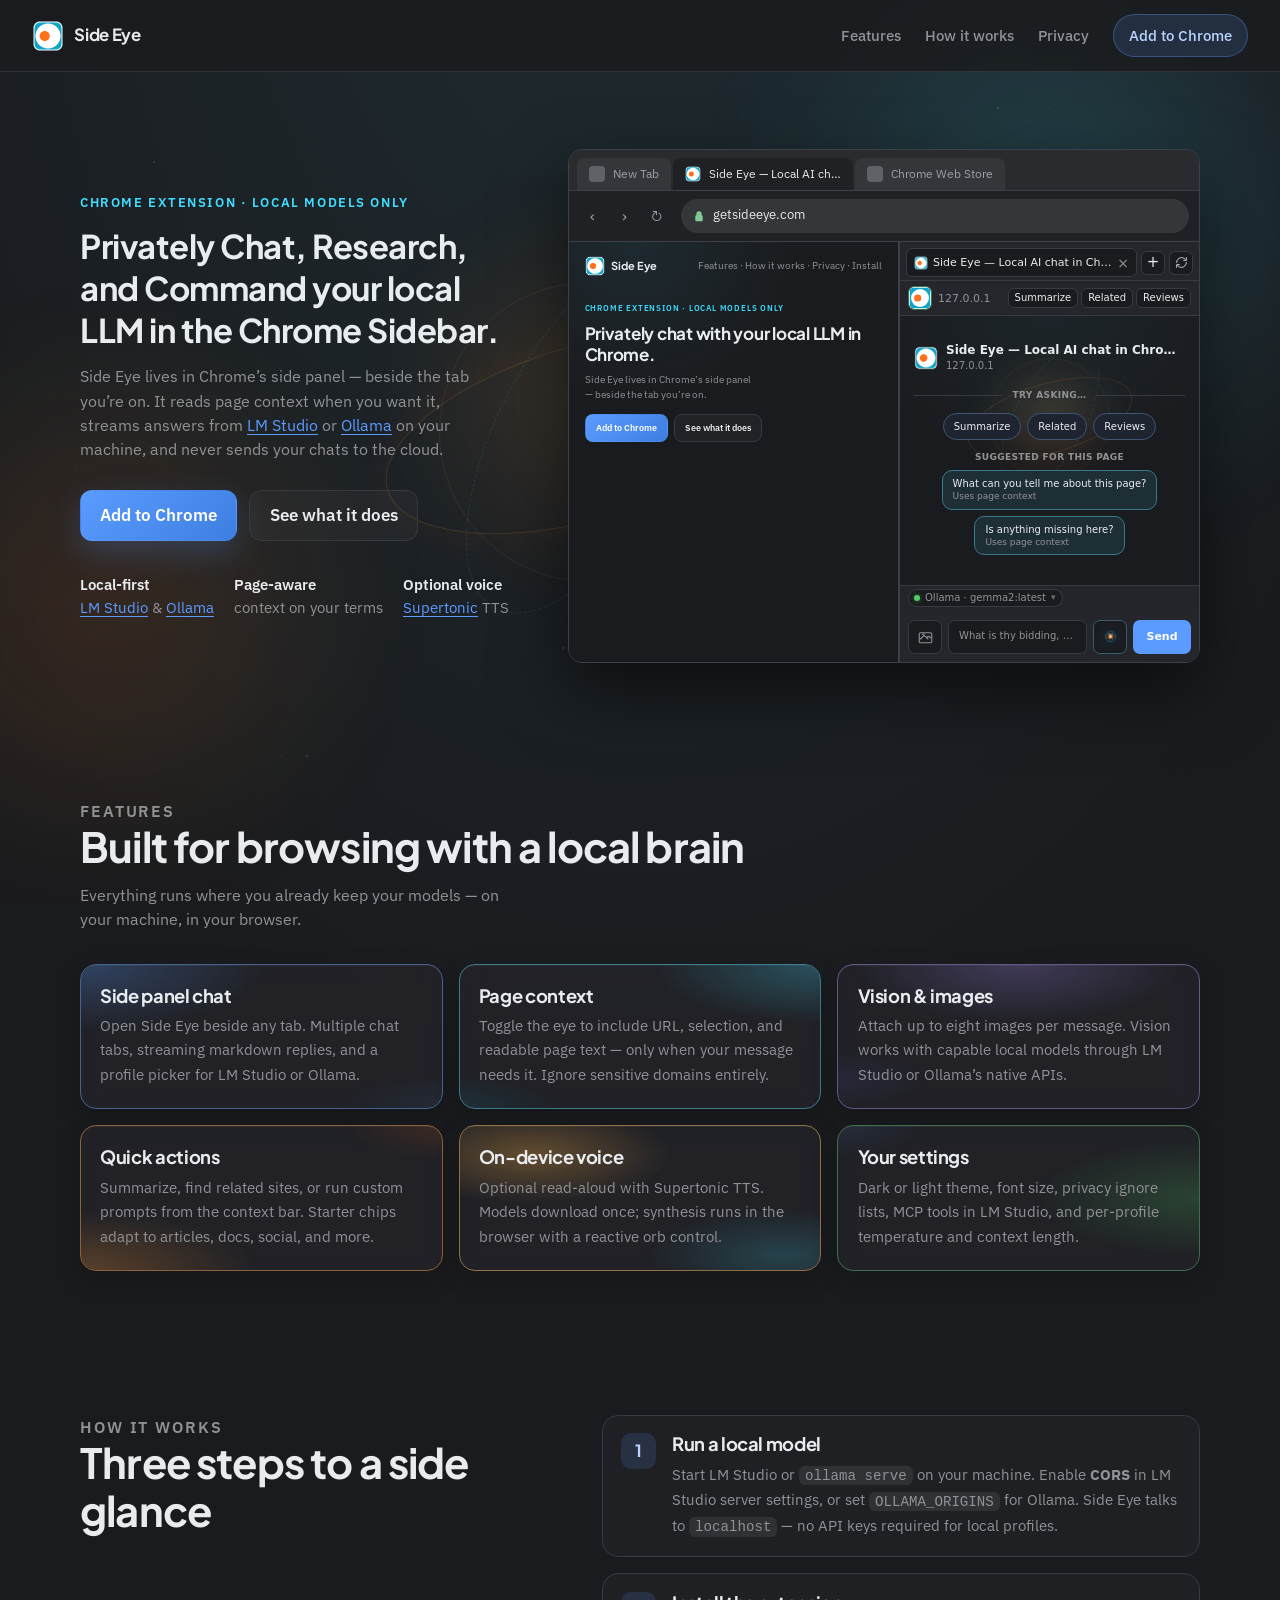
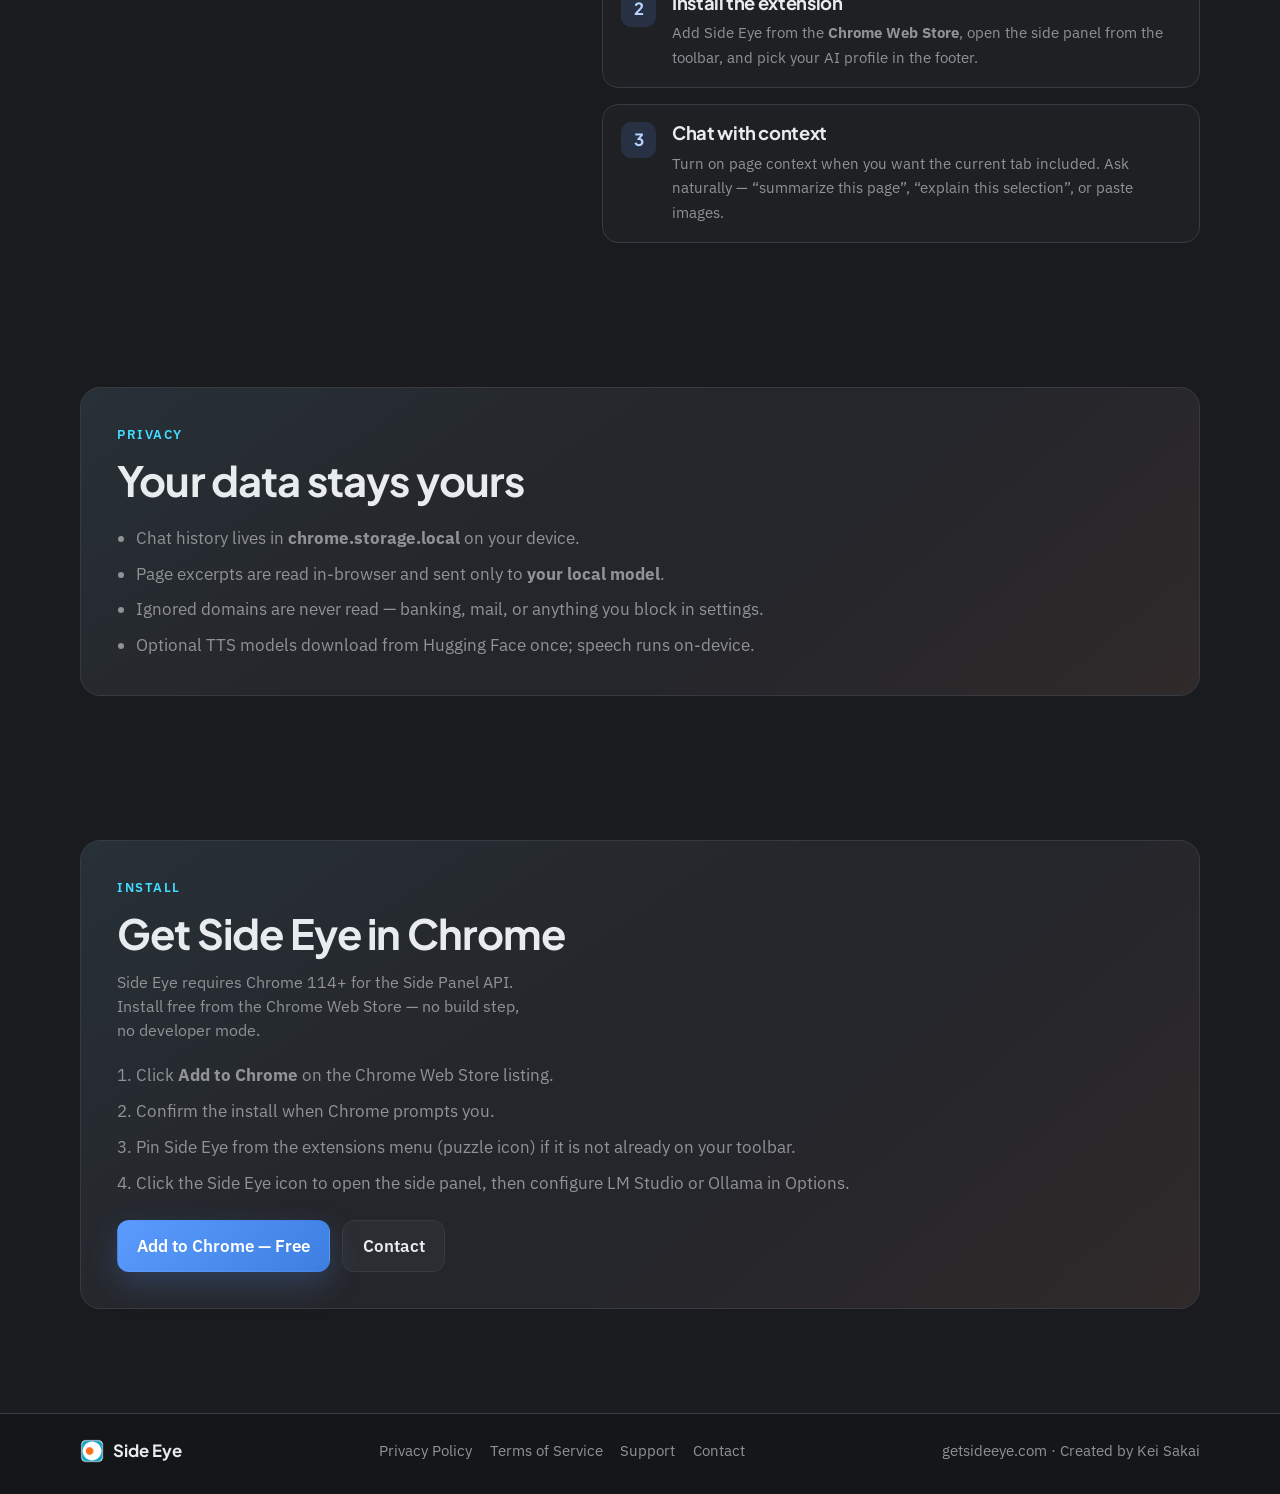
==== index.html @ 6ca25aaa "Initial commit: Side Eye marketing site. Co-authored-by: Cursor <cursoragent@cursor.com>" ====
<!DOCTYPE html>
<html lang="en">
  <head>
    <meta charset="utf-8" />
    <meta name="viewport" content="width=device-width, initial-scale=1" />
    <title>Side Eye — Local AI chat in Chrome’s side panel</title>
    <meta
      name="description"
      content="Side Eye is a Chrome extension for local-first AI chat. Read the page you’re on, stream replies from LM Studio or Ollama, and keep everything on your machine."
    />
    <link rel="canonical" href="https://getsideeye.com/" />
    <meta property="og:type" content="website" />
    <meta property="og:url" content="https://getsideeye.com/" />
    <meta property="og:title" content="Side Eye — Local AI in your side panel" />
    <meta
      property="og:description"
      content="Chat with local models beside the tab you’re browsing. Page context, streaming replies, optional on-device voice."
    />
    <meta property="og:image" content="https://getsideeye.com/assets/og-image.png" />
    <meta name="twitter:card" content="summary_large_image" />
    <meta name="theme-color" content="#1a1b1e" />
    <link rel="icon" href="/assets/icon128.png" type="image/png" />
    <link rel="apple-touch-icon" href="/assets/icon512.png" />
    <link rel="preconnect" href="https://fonts.googleapis.com" />
    <link rel="preconnect" href="https://fonts.gstatic.com" crossorigin />
    <link
      href="https://fonts.googleapis.com/css2?family=IBM+Plex+Sans:ital,wght@0,400;0,500;0,600;1,400&family=Plus+Jakarta+Sans:wght@600;700&display=swap"
      rel="stylesheet"
    />
    <link rel="stylesheet" href="/styles.css" />
  </head>
  <body>
    <a class="skip-link" href="#main">Skip to content</a>

    <div class="ambient" aria-hidden="true">
      <div class="ambient__glow ambient__glow--cyan"></div>
      <div class="ambient__glow ambient__glow--amber"></div>
      <div class="ambient__glow ambient__glow--core"></div>
      <span class="ambient__orbit ambient__orbit--a"></span>
      <span class="ambient__orbit ambient__orbit--b"></span>
      <span class="ambient__orbit ambient__orbit--c"></span>
      <div class="ambient__stars"></div>
    </div>

    <header class="site-header">
      <a class="brand" href="/">
        <img class="brand__icon" src="/assets/icon128.png" width="32" height="32" alt="" />
        <span class="brand__name">Side Eye</span>
      </a>
      <nav class="site-nav" aria-label="Primary">
        <a href="#features">Features</a>
        <a href="#how-it-works">How it works</a>
        <a href="#privacy">Privacy</a>
        <a class="site-nav__cta" href="#install" data-store-link>Add to Chrome</a>
      </nav>
    </header>

    <main id="main">
      <section class="hero">
        <div class="hero__copy">
          <p class="eyebrow">Chrome extension · Local models only</p>
          <h1>Privately Chat, Research, and Command your local LLM in the Chrome Sidebar.</h1>
          <p class="hero__lede">
            Side Eye lives in Chrome’s side panel — beside the tab you’re on. It reads page context when you want it,
            streams answers from <a href="https://lmstudio.ai/" target="_blank" rel="noopener noreferrer">LM Studio</a> or <a href="https://ollama.com/" target="_blank" rel="noopener noreferrer">Ollama</a> on your machine, and never sends your chats to the cloud.
          </p>
          <div class="hero__actions">
            <a class="btn btn--primary" href="#install" data-store-link>Add to Chrome</a>
            <a class="btn btn--ghost" href="#features">See what it does</a>
          </div>
          <ul class="hero__stats" aria-label="Highlights">
            <li><strong>Local-first</strong> <a href="https://lmstudio.ai/" target="_blank" rel="noopener noreferrer">LM Studio</a> &amp; <a href="https://ollama.com/" target="_blank" rel="noopener noreferrer">Ollama</a></li>
            <li><strong>Page-aware</strong> context on your terms</li>
            <li><strong>Optional voice</strong> <a href="https://supertonictts.com/" target="_blank" rel="noopener noreferrer">Supertonic</a> TTS</li>
          </ul>
        </div>

        <div class="hero__visual" aria-hidden="true">
          <div class="chrome-mock">
            <div class="chrome-mock__tabs">
              <div class="chrome-mock__tab">
                <span class="chrome-mock__tab-favicon chrome-mock__tab-favicon--muted"></span>
                <span class="chrome-mock__tab-label">New Tab</span>
              </div>
              <div class="chrome-mock__tab chrome-mock__tab--active">
                <img class="chrome-mock__tab-favicon" src="/assets/icon128.png" width="16" height="16" alt="" />
                <span class="chrome-mock__tab-label">Side Eye — Local AI chat in Chrome’s side panel</span>
              </div>
              <div class="chrome-mock__tab">
                <span class="chrome-mock__tab-favicon chrome-mock__tab-favicon--muted"></span>
                <span class="chrome-mock__tab-label">Chrome Web Store</span>
              </div>
            </div>

            <div class="chrome-mock__toolbar">
              <div class="chrome-mock__nav">
                <span class="chrome-mock__nav-btn" aria-hidden="true">‹</span>
                <span class="chrome-mock__nav-btn" aria-hidden="true">›</span>
                <span class="chrome-mock__nav-btn chrome-mock__nav-btn--reload" aria-hidden="true">↻</span>
              </div>
              <div class="chrome-mock__omnibox">
                <span class="chrome-mock__lock" aria-hidden="true">
                  <svg viewBox="0 0 16 16" width="12" height="12"><path fill="currentColor" d="M4.5 7V5a3.5 3.5 0 0 1 7 0v2h.5A1.5 1.5 0 0 1 13 8.5v5A1.5 1.5 0 0 1 11.5 15h-7A1.5 1.5 0 0 1 3 13.5v-5A1.5 1.5 0 0 1 4.5 7Zm2 0V5a2 2 0 1 1 4 0v2H6.5Z"/></svg>
                </span>
                <span class="chrome-mock__url">getsideeye.com</span>
              </div>
            </div>

            <div class="chrome-mock__viewport">
              <div class="chrome-mock__page">
                <div class="chrome-mock__page-header">
                  <span class="chrome-mock__page-brand">
                    <img src="/assets/icon128.png" width="20" height="20" alt="" />
                    Side Eye
                  </span>
                  <span class="chrome-mock__page-nav">Features · How it works · Privacy · Install</span>
                </div>
                <div class="chrome-mock__page-hero">
                  <p class="chrome-mock__page-eyebrow">Chrome extension · Local models only</p>
                  <p class="chrome-mock__page-title">Privately chat with your local LLM in Chrome.</p>
                  <p class="chrome-mock__page-lede">
                    Side Eye lives in Chrome’s side panel — beside the tab you’re on.
                  </p>
                  <div class="chrome-mock__page-actions">
                    <span class="chrome-mock__page-btn chrome-mock__page-btn--primary">Add to Chrome</span>
                    <span class="chrome-mock__page-btn">See what it does</span>
                  </div>
                </div>
              </div>

              <aside class="se-panel">
                <div class="se-app">
                  <header class="se-header">
                    <div class="se-header-tabs">
                      <div class="se-tab-strip">
                        <div class="se-agent-tab se-agent-tab--active">
                          <img class="se-agent-tab-icon" src="/assets/icon128.png" width="16" height="16" alt="" />
                          <span class="se-agent-tab-title">Side Eye — Local AI chat in Chrome’s sid…</span>
                          <span class="se-agent-tab-close">×</span>
                        </div>
                      </div>
                      <span class="se-icon-btn se-tab-add-btn">+</span>
                    </div>
                    <span class="se-icon-btn se-refresh-btn" aria-hidden="true">
                      <svg viewBox="0 0 24 24" fill="none" stroke="currentColor" stroke-width="1.75" stroke-linecap="round" stroke-linejoin="round">
                        <path d="M3 12a9 9 0 0 1 9-9 9.75 9.75 0 0 1 6.74 2.74" />
                        <path d="M21 3v5h-5" />
                        <path d="M21 12a9 9 0 0 1-9 9 9.75 9.75 0 0 1-6.74-2.74" />
                        <path d="M3 21v-5h5" />
                      </svg>
                    </span>
                  </header>

                  <div class="se-context-bar">
                    <div class="se-context-bar-left">
                      <span class="se-context-icon-btn se-context-icon-btn--on">
                        <svg viewBox="0 0 32 32" aria-hidden="true">
                          <rect width="32" height="32" rx="7" fill="#fff" />
                          <rect x="1.15" y="1.15" width="29.7" height="29.7" rx="5.85" fill="#0ea5c9" />
                          <circle cx="16" cy="16" r="13" fill="#fff" />
                          <circle cx="12.6" cy="16" r="5.2" fill="#ff6f1a" />
                        </svg>
                      </span>
                      <span class="se-context-label">127.0.0.1</span>
                    </div>
                    <div class="se-quick-actions">
                      <span class="se-quick-action-btn">Summarize</span>
                      <span class="se-quick-action-btn">Related</span>
                      <span class="se-quick-action-btn">Reviews</span>
                    </div>
                  </div>

                  <div class="se-messages-wrap se-messages-wrap--empty">
                    <div class="se-messages-ambient" aria-hidden="true">
                      <span class="se-ambient-glow se-ambient-glow--core"></span>
                      <span class="se-ambient-glow se-ambient-glow--cyan"></span>
                      <span class="se-ambient-orbit se-ambient-orbit--a"></span>
                      <span class="se-ambient-orbit se-ambient-orbit--b"></span>
                      <span class="se-ambient-orbit se-ambient-orbit--c"></span>
                      <span class="se-ambient-stars"></span>
                    </div>
                    <div class="se-messages">
                      <div class="se-empty-state">
                        <div class="se-empty-state-header">
                          <img class="se-empty-state-favicon" src="/assets/icon128.png" width="28" height="28" alt="" />
                          <div class="se-empty-state-header-text">
                            <div class="se-empty-state-title">Side Eye — Local AI chat in Chrome’s side panel</div>
                            <div class="se-empty-state-host">127.0.0.1</div>
                          </div>
                        </div>
                        <div class="se-empty-state-divider">Try asking…</div>
                        <div class="se-suggestion-chips">
                          <span class="se-suggestion-chip"><span class="se-suggestion-chip-label">Summarize</span></span>
                          <span class="se-suggestion-chip"><span class="se-suggestion-chip-label">Related</span></span>
                          <span class="se-suggestion-chip"><span class="se-suggestion-chip-label">Reviews</span></span>
                        </div>
                        <div class="se-empty-state-section">
                          <p class="se-empty-state-section-label">Suggested for this page</p>
                          <div class="se-suggestion-chips">
                            <span class="se-suggestion-chip se-suggestion-chip--highlight">
                              <span class="se-suggestion-chip-label">What can you tell me about this page?</span>
                              <span class="se-suggestion-chip-preview">Uses page context</span>
                            </span>
                            <span class="se-suggestion-chip se-suggestion-chip--highlight">
                              <span class="se-suggestion-chip-label">Is anything missing here?</span>
                              <span class="se-suggestion-chip-preview">Uses page context</span>
                            </span>
                          </div>
                        </div>
                      </div>
                    </div>
                  </div>

                  <div class="se-bottom-panel">
                    <div class="se-profile-bar">
                      <span class="se-profile-picker-btn">
                        <span class="se-profile-picker-dot se-profile-picker-dot--ollama"></span>
                        <span class="se-profile-picker-label">Ollama · gemma2:latest</span>
                        <span class="se-profile-picker-chevron">▾</span>
                      </span>
                    </div>
                    <footer class="se-composer">
                      <div class="se-composer-row">
                        <span class="se-composer-icon-btn" aria-hidden="true">
                          <svg viewBox="0 0 24 24">
                            <path d="M4 16l4.586-4.586a2 2 0 0 1 2.828 0L16 16m-2-2l1.586-1.586a2 2 0 0 1 2.828 0L20 14M4 6h16a2 2 0 0 1 2 2v12a2 2 0 0 1-2 2H4a2 2 0 0 1-2-2V8a2 2 0 0 1 2-2z" fill="none" stroke="currentColor" stroke-width="1.75" stroke-linecap="round" stroke-linejoin="round" />
                            <circle cx="8.5" cy="8.5" r="1.75" fill="currentColor" stroke="none" />
                          </svg>
                        </span>
                        <span class="se-prompt-input">What is thy bidding, my Master</span>
                        <span class="se-composer-icon-btn se-voice-btn" aria-hidden="true">
                          <svg class="se-jarvis-orb" viewBox="0 0 32 32">
                            <defs>
                              <radialGradient id="mock-jarvis-core-grad" cx="50%" cy="50%" r="50%">
                                <stop offset="0%" stop-color="#fff8ef" />
                                <stop offset="40%" stop-color="#ffc46b" />
                                <stop offset="100%" stop-color="#ff6f1a" />
                              </radialGradient>
                              <radialGradient id="mock-jarvis-shell-grad" cx="50%" cy="50%" r="50%">
                                <stop offset="55%" stop-color="transparent" />
                                <stop offset="78%" stop-color="#3dd6ff33" />
                                <stop offset="100%" stop-color="transparent" />
                              </radialGradient>
                              <filter id="mock-jarvis-glow-filter" x="-80%" y="-80%" width="260%" height="260%">
                                <feGaussianBlur stdDeviation="1.4" />
                              </filter>
                            </defs>
                            <circle class="se-jarvis-shell" cx="16" cy="16" r="14.5" fill="url(#mock-jarvis-shell-grad)" />
                            <g class="se-jarvis-orbit se-jarvis-orbit-a">
                              <ellipse cx="16" cy="16" rx="11.5" ry="4.8" fill="none" stroke="#ff9a38" stroke-width="0.85" stroke-dasharray="2.5 4.5" opacity="0.9" />
                            </g>
                            <g class="se-jarvis-orbit se-jarvis-orbit-b">
                              <ellipse cx="16" cy="16" rx="5.2" ry="11.5" fill="none" stroke="#42dcff" stroke-width="0.75" stroke-dasharray="2 3.5" opacity="0.82" />
                            </g>
                            <g class="se-jarvis-orbit se-jarvis-orbit-c">
                              <circle cx="16" cy="16" r="8.2" fill="none" stroke="#ffd18a" stroke-width="0.55" stroke-dasharray="1.2 3.2" opacity="0.65" />
                            </g>
                            <g class="se-jarvis-arcs">
                              <path class="se-jarvis-arc se-jarvis-arc-a" d="M9.5 11.5 Q16 7.5 22.5 12.8" fill="none" stroke="#6cecff" stroke-width="0.95" stroke-linecap="round" />
                              <path class="se-jarvis-arc se-jarvis-arc-b" d="M8.8 18.2 Q16 23 23.2 17.4" fill="none" stroke="#ff8f3a" stroke-width="0.8" stroke-linecap="round" />
                              <path class="se-jarvis-arc se-jarvis-arc-c" d="M11 9.2 Q16 14.5 21 10.2" fill="none" stroke="#9ef6ff" stroke-width="0.65" stroke-linecap="round" opacity="0.75" />
                            </g>
                            <circle class="se-jarvis-core-glow" cx="16" cy="16" r="5.2" fill="#ffb347" filter="url(#mock-jarvis-glow-filter)" opacity="0.45" />
                            <circle class="se-jarvis-core" cx="16" cy="16" r="3.6" fill="url(#mock-jarvis-core-grad)" />
                          </svg>
                        </span>
                        <span class="se-send-btn">Send</span>
                      </div>
                    </footer>
                  </div>
                </div>
              </aside>
            </div>
          </div>
        </div>
      </section>

      <section id="features" class="section">
        <div class="section__intro">
          <p class="eyebrow">Features</p>
          <h2>Built for browsing with a local brain</h2>
          <p>Everything runs where you already keep your models — on your machine, in your browser.</p>
        </div>
        <div class="feature-grid">
          <article class="feature-card">
            <h3>Side panel chat</h3>
            <p>Open Side Eye beside any tab. Multiple chat tabs, streaming markdown replies, and a profile picker for LM Studio or Ollama.</p>
          </article>
          <article class="feature-card">
            <h3>Page context</h3>
            <p>Toggle the eye to include URL, selection, and readable page text — only when your message needs it. Ignore sensitive domains entirely.</p>
          </article>
          <article class="feature-card">
            <h3>Vision &amp; images</h3>
            <p>Attach up to eight images per message. Vision works with capable local models through LM Studio or Ollama’s native APIs.</p>
          </article>
          <article class="feature-card">
            <h3>Quick actions</h3>
            <p>Summarize, find related sites, or run custom prompts from the context bar. Starter chips adapt to articles, docs, social, and more.</p>
          </article>
          <article class="feature-card">
            <h3>On-device voice</h3>
            <p>Optional read-aloud with Supertonic TTS. Models download once; synthesis runs in the browser with a reactive orb control.</p>
          </article>
          <article class="feature-card">
            <h3>Your settings</h3>
            <p>Dark or light theme, font size, privacy ignore lists, MCP tools in LM Studio, and per-profile temperature and context length.</p>
          </article>
        </div>
      </section>

      <section id="how-it-works" class="section section--split">
        <div class="section__intro">
          <p class="eyebrow">How it works</p>
          <h2>Three steps to a side glance</h2>
        </div>
        <ol class="steps">
          <li class="step">
            <span class="step__index">1</span>
            <div>
              <h3>Run a local model</h3>
              <p>Start LM Studio or <code>ollama serve</code> on your machine. Enable <strong>CORS</strong> in LM Studio server settings, or set <code>OLLAMA_ORIGINS</code> for Ollama. Side Eye talks to <code>localhost</code> — no API keys required for local profiles.</p>
            </div>
          </li>
          <li class="step">
            <span class="step__index">2</span>
            <div>
              <h3>Install the extension</h3>
              <p>Add Side Eye from the <strong>Chrome Web Store</strong>, open the side panel from the toolbar, and pick your AI profile in the footer.</p>
            </div>
          </li>
          <li class="step">
            <span class="step__index">3</span>
            <div>
              <h3>Chat with context</h3>
              <p>Turn on page context when you want the current tab included. Ask naturally — “summarize this page”, “explain this selection”, or paste images.</p>
            </div>
          </li>
        </ol>
      </section>

      <section id="privacy" class="section section--privacy">
        <div class="privacy-card">
          <p class="eyebrow">Privacy</p>
          <h2>Your data stays yours</h2>
          <ul class="privacy-list">
            <li>Chat history lives in <strong>chrome.storage.local</strong> on your device.</li>
            <li>Page excerpts are read in-browser and sent only to <strong>your local model</strong>.</li>
            <li>Ignored domains are never read — banking, mail, or anything you block in settings.</li>
            <li>Optional TTS models download from Hugging Face once; speech runs on-device.</li>
          </ul>
        </div>
      </section>

      <section id="install" class="section section--install">
        <div class="install-card">
          <p class="eyebrow">Install</p>
          <h2>Get Side Eye in Chrome</h2>
          <p class="install-card__lede">
            Side Eye requires Chrome 114+ for the Side Panel API. Install free from the Chrome Web Store — no build step, no developer mode.
          </p>
          <ol class="install-steps">
            <li>Click <strong>Add to Chrome</strong> on the Chrome Web Store listing.</li>
            <li>Confirm the install when Chrome prompts you.</li>
            <li>Pin Side Eye from the extensions menu (puzzle icon) if it is not already on your toolbar.</li>
            <li>Click the Side Eye icon to open the side panel, then configure LM Studio or Ollama in Options.</li>
          </ol>
          <div class="install-card__actions">
            <a class="btn btn--primary" href="#install" data-store-link id="chrome-store-link">Add to Chrome — Free</a>
            <a class="btn btn--ghost" href="mailto:hello@getsideeye.com">Contact</a>
          </div>
        </div>
      </section>
    </main>

    <footer class="site-footer">
      <div class="site-footer__inner">
        <p class="site-footer__brand">
          <img src="/assets/icon128.png" width="24" height="24" alt="" />
          Side Eye
        </p>
        <nav class="site-footer__links" aria-label="Legal and support">
          <a href="/privacy-policy.html">Privacy Policy</a>
          <a href="/terms.html">Terms of Service</a>
          <a href="/support.html">Support</a>
          <a href="mailto:hello@getsideeye.com">Contact</a>
        </nav>
        <p class="site-footer__meta">
          <a href="https://getsideeye.com">getsideeye.com</a>
          · Created by <a href="https://kunani.dev" rel="noopener noreferrer">Kei Sakai</a>
        </p>
      </div>
    </footer>

    <script src="/main.js" defer></script>
  </body>
</html>
---- styles.css ----
:root {
  color-scheme: dark;
  --bg: #1a1b1e;
  --surface: #25262b;
  --surface-raised: #2e3036;
  --border: #373a40;
  --text: #e9ecef;
  --muted: #909296;
  --accent: #5b9bff;
  --accent-hover: #4a8ae8;
  --accent-fg: #ffffff;
  --orb-cyan: #42dcff;
  --orb-orange: #ff9a38;
  --orb-amber: #ff6f1a;
  --orb-core: #ffb347;
  --ambient-star: rgba(255, 255, 255, 0.14);
  --success: #51cf66;
  --star: var(--ambient-star);
  --shadow: rgba(0, 0, 0, 0.45);
  --font-display: "Plus Jakarta Sans", system-ui, sans-serif;
  --font-body: "IBM Plex Sans", system-ui, sans-serif;
  --max-width: 1120px;
  --header-height: 72px;
}

*,
*::before,
*::after {
  box-sizing: border-box;
}

html {
  scroll-behavior: smooth;
}

@media (prefers-reduced-motion: reduce) {
  html {
    scroll-behavior: auto;
  }

  *,
  *::before,
  *::after {
    animation-duration: 0.01ms !important;
    animation-iteration-count: 1 !important;
    transition-duration: 0.01ms !important;
  }

  .ambient__glow--core {
    transform: translate(-50%, -50%);
  }
}

body {
  margin: 0;
  min-height: 100vh;
  background:
    radial-gradient(
      ellipse 130% 85% at 50% -8%,
      color-mix(in srgb, var(--orb-cyan) 9%, var(--bg)),
      var(--bg) 52%
    ),
    radial-gradient(
      ellipse 90% 70% at 78% 42%,
      color-mix(in srgb, var(--orb-cyan) 5%, transparent),
      transparent 58%
    ),
    radial-gradient(
      ellipse 75% 55% at 18% 88%,
      color-mix(in srgb, var(--orb-amber) 7%, var(--bg)),
      var(--bg) 50%
    ),
    radial-gradient(
      ellipse 50% 40% at 48% 44%,
      color-mix(in srgb, var(--orb-core) 8%, transparent),
      transparent 70%
    ),
    var(--bg);
  color: var(--text);
  font-family: var(--font-body);
  font-size: 1.05rem;
  line-height: 1.6;
  -webkit-font-smoothing: antialiased;
}

img {
  display: block;
  max-width: 100%;
}

a {
  color: var(--accent);
  text-decoration-thickness: 1px;
  text-underline-offset: 0.18em;
}

a:hover {
  color: #7db3ff;
}

code {
  font-family: ui-monospace, "Cascadia Code", "Segoe UI Mono", monospace;
  font-size: 0.92em;
  padding: 0.12em 0.42em;
  border-radius: 6px;
  background: rgba(255, 255, 255, 0.08);
}

.skip-link {
  position: absolute;
  left: 1rem;
  top: -3rem;
  z-index: 100;
  padding: 0.5rem 0.75rem;
  border-radius: 8px;
  background: var(--accent);
  color: var(--accent-fg);
  text-decoration: none;
}

.skip-link:focus {
  top: 1rem;
}

.ambient {
  position: fixed;
  inset: 0;
  pointer-events: none;
  overflow: hidden;
  z-index: 0;
}

.ambient__glow {
  position: absolute;
  border-radius: 50%;
  pointer-events: none;
}

.ambient__glow--cyan {
  width: min(52vw, 640px);
  height: min(52vw, 640px);
  top: -12%;
  right: -8%;
  background: radial-gradient(
    circle,
    color-mix(in srgb, var(--orb-cyan) 22%, transparent) 0%,
    color-mix(in srgb, var(--orb-cyan) 8%, transparent) 42%,
    transparent 72%
  );
  filter: blur(70px);
  opacity: 0.9;
}

.ambient__glow--amber {
  width: min(44vw, 520px);
  height: min(44vw, 520px);
  bottom: 4%;
  left: -12%;
  background: radial-gradient(
    circle,
    color-mix(in srgb, var(--orb-amber) 18%, transparent) 0%,
    color-mix(in srgb, var(--orb-orange) 8%, transparent) 45%,
    transparent 72%
  );
  filter: blur(75px);
  opacity: 0.85;
}

.ambient__glow--core {
  width: min(380px, 48vw);
  height: min(380px, 48vw);
  top: 44%;
  left: 46%;
  transform: translate(-50%, -50%);
  background: radial-gradient(
    circle,
    color-mix(in srgb, var(--orb-core) 20%, transparent) 0%,
    color-mix(in srgb, var(--orb-amber) 10%, transparent) 38%,
    transparent 72%
  );
  filter: blur(48px);
  opacity: 0.75;
  animation: orb-glow-idle 2.6s ease-in-out infinite;
  transform-origin: center;
}

.ambient__orbit {
  position: absolute;
  left: 46%;
  top: 48%;
  transform: translate(-50%, -50%);
  border-radius: 50%;
  pointer-events: none;
}

.ambient__orbit--a {
  width: min(420px, 55vw);
  height: min(175px, 22vw);
  transform: translate(-50%, -50%) rotate(-16deg);
  border: 1px solid color-mix(in srgb, var(--orb-orange) 28%, transparent);
  box-shadow: 0 0 40px color-mix(in srgb, var(--orb-amber) 10%, transparent);
  opacity: 0.58;
  animation: orb-orbit-a 8s linear infinite;
}

.ambient__orbit--b {
  width: min(180px, 24vw);
  height: min(400px, 50vw);
  transform: translate(-50%, -50%) rotate(28deg);
  border: 1px dashed color-mix(in srgb, var(--orb-cyan) 26%, transparent);
  opacity: 0.52;
  animation: orb-orbit-b 6.2s linear infinite;
}

.ambient__orbit--c {
  width: min(300px, 38vw);
  height: min(300px, 38vw);
  border: 1px solid color-mix(in srgb, var(--orb-core) 20%, transparent);
  opacity: 0.42;
  animation: orb-orbit-c 10s linear infinite;
}

@keyframes orb-orbit-a {
  from {
    transform: translate(-50%, -50%) rotate(-16deg);
  }

  to {
    transform: translate(-50%, -50%) rotate(344deg);
  }
}

@keyframes orb-orbit-b {
  from {
    transform: translate(-50%, -50%) rotate(28deg);
  }

  to {
    transform: translate(-50%, -50%) rotate(-332deg);
  }
}

@keyframes orb-orbit-c {
  from {
    transform: translate(-50%, -50%) rotate(0deg);
  }

  to {
    transform: translate(-50%, -50%) rotate(360deg);
  }
}

@keyframes orb-glow-idle {
  0%,
  100% {
    opacity: 0.55;
    transform: translate(-50%, -50%) scale(0.92);
  }

  50% {
    opacity: 0.82;
    transform: translate(-50%, -50%) scale(1.05);
  }
}

@keyframes orb-core-idle {
  0%,
  100% {
    transform: scale(0.94);
    opacity: 0.92;
  }

  50% {
    transform: scale(1.02);
    opacity: 1;
  }
}

@keyframes orb-shell-breathe {
  0%,
  100% {
    opacity: 0.72;
  }

  50% {
    opacity: 1;
  }
}

@keyframes orb-arc-idle {
  from {
    opacity: 0.35;
    stroke-width: 0.65;
  }

  to {
    opacity: 0.7;
    stroke-width: 0.9;
  }
}

.ambient__stars {
  position: absolute;
  inset: 0;
  background-image:
    radial-gradient(circle at 14% 16%, var(--ambient-star) 0, transparent 1.2px),
    radial-gradient(circle at 82% 12%, var(--ambient-star) 0, transparent 1px),
    radial-gradient(circle at 72% 78%, var(--ambient-star) 0, transparent 1.1px),
    radial-gradient(circle at 22% 84%, var(--ambient-star) 0, transparent 1px),
    radial-gradient(circle at 48% 8%, var(--ambient-star) 0, transparent 0.9px),
    radial-gradient(circle at 6% 52%, var(--ambient-star) 0, transparent 1px),
    radial-gradient(circle at 92% 44%, var(--ambient-star) 0, transparent 1.1px),
    radial-gradient(circle at 36% 62%, var(--ambient-star) 0, transparent 0.85px),
    radial-gradient(circle at 58% 88%, var(--ambient-star) 0, transparent 1px),
    radial-gradient(circle at 66% 28%, color-mix(in srgb, var(--orb-cyan) 35%, var(--ambient-star)) 0, transparent 1px),
    radial-gradient(circle at 12% 18%, var(--star) 0 1px, transparent 1.2px),
    radial-gradient(circle at 78% 12%, var(--star) 0 1px, transparent 1.2px),
    radial-gradient(circle at 44% 72%, var(--star) 0 1px, transparent 1.2px),
    radial-gradient(circle at 88% 64%, var(--star) 0 1px, transparent 1.2px),
    radial-gradient(circle at 24% 84%, var(--star) 0 1px, transparent 1.2px);
  opacity: 0.8;
}

.site-header {
  position: sticky;
  top: 0;
  z-index: 10;
  display: flex;
  align-items: center;
  justify-content: space-between;
  gap: 1rem;
  height: var(--header-height);
  padding: 0 clamp(1.25rem, 4vw, 2rem);
  border-bottom: 1px solid rgba(55, 58, 64, 0.75);
  background: rgba(26, 27, 30, 0.82);
  backdrop-filter: blur(14px);
}

.brand {
  display: inline-flex;
  align-items: center;
  gap: 0.65rem;
  color: var(--text);
  text-decoration: none;
  font-family: var(--font-display);
  font-weight: 700;
  letter-spacing: -0.02em;
}

.brand__icon {
  border-radius: 8px;
}

.site-nav {
  display: flex;
  align-items: center;
  gap: clamp(0.75rem, 2vw, 1.5rem);
}

.site-nav a {
  color: var(--muted);
  text-decoration: none;
  font-size: 0.95rem;
  font-weight: 500;
}

.site-nav a:hover,
.site-nav a:focus-visible {
  color: var(--text);
}

.site-nav__cta {
  padding: 0.55rem 0.95rem;
  border-radius: 999px;
  background: rgba(91, 155, 255, 0.14);
  color: #b8d4ff !important;
  border: 1px solid rgba(91, 155, 255, 0.35);
}

main {
  position: relative;
  z-index: 1;
}

.hero,
.section {
  width: min(var(--max-width), calc(100% - 2.5rem));
  margin-inline: auto;
}

.hero {
  display: grid;
  grid-template-columns: minmax(0, 0.82fr) minmax(0, 1.18fr);
  gap: clamp(1.5rem, 4vw, 3rem);
  align-items: center;
  padding: clamp(2.5rem, 6vw, 5rem) 0 4rem;
}

.eyebrow {
  margin: 0 0 0.75rem;
  color: var(--orb-cyan);
  font-size: 0.82rem;
  font-weight: 600;
  letter-spacing: 0.12em;
  text-transform: uppercase;
}

h1,
h2,
h3 {
  font-family: var(--font-display);
  letter-spacing: -0.02em;
  line-height: 1.15;
}

.hero h1 {
  margin: 0 0 0.85rem;
  font-size: clamp(1.45rem, 2.6vw, 2.05rem);
  font-weight: 700;
  line-height: 1.28;
  letter-spacing: -0.015em;
}

h1 {
  margin: 0 0 1rem;
  font-size: clamp(1.8rem, 4vw, 2.4rem);
  font-weight: 700;
}

h2 {
  margin: 0 0 0.75rem;
  font-size: clamp(1.8rem, 4vw, 2.6rem);
  font-weight: 700;
}

h3 {
  margin: 0 0 0.45rem;
  font-size: 1.15rem;
  font-weight: 700;
}

.hero__lede,
.section__intro p,
.install-card__lede {
  margin: 0;
  color: var(--muted);
  max-width: 42ch;
  font-size: 0.98rem;
  line-height: 1.55;
}

.hero__actions {
  display: flex;
  flex-wrap: wrap;
  gap: 0.75rem;
  margin: 1.75rem 0 2rem;
}

.btn {
  display: inline-flex;
  align-items: center;
  justify-content: center;
  min-height: 46px;
  padding: 0.7rem 1.2rem;
  border-radius: 12px;
  font-weight: 600;
  text-decoration: none;
  border: 1px solid transparent;
  transition: transform 160ms ease, background 160ms ease, border-color 160ms ease;
}

.btn:hover {
  transform: translateY(-1px);
}

.btn--primary {
  background: linear-gradient(135deg, var(--accent), #3d7fe0);
  color: var(--accent-fg);
  box-shadow: 0 12px 32px rgba(91, 155, 255, 0.22);
}

.btn--primary:hover {
  color: var(--accent-fg);
  background: linear-gradient(135deg, var(--accent-hover), #2f6fcc);
}

.btn--ghost {
  color: var(--text);
  border-color: var(--border);
  background: rgba(255, 255, 255, 0.03);
}

.btn--ghost:hover {
  color: var(--text);
  border-color: #4c5159;
  background: rgba(255, 255, 255, 0.06);
}

.hero__stats {
  display: flex;
  flex-wrap: wrap;
  gap: 0.75rem 1.25rem;
  margin: 0;
  padding: 0;
  list-style: none;
  color: var(--muted);
  font-size: 0.92rem;
}

.hero__stats strong {
  display: block;
  color: var(--text);
  font-weight: 600;
}

.hero__visual {
  display: flex;
  justify-content: flex-end;
  min-width: 0;
}

.chrome-mock {
  width: min(100%, 720px);
  border: 1px solid #3d4048;
  border-radius: 14px;
  overflow: hidden;
  background: #202124;
  box-shadow:
    0 28px 70px rgba(0, 0, 0, 0.55),
    0 0 0 1px rgba(255, 255, 255, 0.04) inset;
  animation: chrome-float 8s ease-in-out infinite;
}

@keyframes chrome-float {
  0%,
  100% {
    transform: translateY(0);
  }
  50% {
    transform: translateY(-6px);
  }
}

.chrome-mock__tabs {
  display: flex;
  align-items: flex-end;
  gap: 2px;
  padding: 8px 8px 0;
  background: #292b2f;
  border-bottom: 1px solid #3d4048;
}

.chrome-mock__tab {
  display: flex;
  align-items: center;
  gap: 8px;
  max-width: 180px;
  padding: 8px 12px;
  border-radius: 8px 8px 0 0;
  background: #35363a;
  color: #9aa0a6;
  font-size: 12px;
  line-height: 1.2;
  white-space: nowrap;
}

.chrome-mock__tab--active {
  background: #202124;
  color: #e8eaed;
}

.chrome-mock__tab-favicon {
  width: 16px;
  height: 16px;
  border-radius: 4px;
  flex-shrink: 0;
}

.chrome-mock__tab-favicon--muted {
  display: block;
  background: #5f6368;
}

.chrome-mock__tab-label {
  overflow: hidden;
  text-overflow: ellipsis;
}

.chrome-mock__toolbar {
  display: flex;
  align-items: center;
  gap: 10px;
  padding: 8px 10px;
  background: #202124;
  border-bottom: 1px solid #3d4048;
}

.chrome-mock__nav {
  display: flex;
  gap: 4px;
  flex-shrink: 0;
}

.chrome-mock__nav-btn {
  display: grid;
  place-items: center;
  width: 28px;
  height: 28px;
  border-radius: 50%;
  color: #9aa0a6;
  font-size: 16px;
  line-height: 1;
}

.chrome-mock__nav-btn--reload {
  font-size: 14px;
}

.chrome-mock__omnibox {
  display: flex;
  align-items: center;
  gap: 8px;
  flex: 1;
  min-width: 0;
  height: 34px;
  padding: 0 12px;
  border-radius: 17px;
  background: #35363a;
  color: #e8eaed;
  font-size: 13px;
}

.chrome-mock__lock {
  display: inline-flex;
  color: #81c995;
  flex-shrink: 0;
}

.chrome-mock__url {
  overflow: hidden;
  text-overflow: ellipsis;
  white-space: nowrap;
}

.chrome-mock__viewport {
  display: grid;
  grid-template-columns: minmax(0, 1fr) 300px;
  min-height: 420px;
  background: #202124;
}

.chrome-mock__page {
  min-width: 0;
  padding: 14px 16px 18px;
  background:
    radial-gradient(ellipse 90% 70% at 20% 0%, rgba(66, 220, 255, 0.08), transparent 55%),
    #1a1b1e;
  border-right: 1px solid #3d4048;
  overflow: hidden;
}

.chrome-mock__page-header {
  display: flex;
  align-items: center;
  justify-content: space-between;
  gap: 8px;
  margin-bottom: 18px;
  font-size: 10px;
  color: #909296;
}

.chrome-mock__page-brand {
  display: inline-flex;
  align-items: center;
  gap: 6px;
  color: #e9ecef;
  font-family: var(--font-display);
  font-weight: 700;
  font-size: 11px;
}

.chrome-mock__page-brand img {
  border-radius: 5px;
}

.chrome-mock__page-nav {
  overflow: hidden;
  text-overflow: ellipsis;
  white-space: nowrap;
}

.chrome-mock__page-hero {
  padding-top: 8px;
}

.chrome-mock__page-eyebrow {
  margin: 0 0 8px;
  color: #42dcff;
  font-size: 8px;
  font-weight: 600;
  letter-spacing: 0.1em;
  text-transform: uppercase;
}

.chrome-mock__page-title {
  margin: 0 0 8px;
  font-family: var(--font-display);
  font-size: clamp(14px, 2.2vw, 17px);
  font-weight: 700;
  line-height: 1.25;
  letter-spacing: -0.015em;
  color: #e9ecef;
}

.chrome-mock__page-lede {
  margin: 0 0 12px;
  max-width: 28ch;
  color: #909296;
  font-size: 10px;
  line-height: 1.45;
}

.chrome-mock__page-actions {
  display: flex;
  flex-wrap: wrap;
  gap: 6px;
}

.chrome-mock__page-btn {
  display: inline-flex;
  align-items: center;
  padding: 6px 10px;
  border-radius: 8px;
  border: 1px solid #373a40;
  background: rgba(255, 255, 255, 0.03);
  color: #e9ecef;
  font-size: 9px;
  font-weight: 600;
}

.chrome-mock__page-btn--primary {
  border-color: transparent;
  background: linear-gradient(135deg, #5b9bff, #3d7fe0);
  color: #fff;
}

/* Side Eye panel — mirrors extension sidepanel.css */
.se-panel {
  --se-bg: #1a1b1e;
  --se-surface: #25262b;
  --se-border: #373a40;
  --se-text: #e9ecef;
  --se-muted: #909296;
  --se-accent: #5b9bff;
  --se-accent-fg: #ffffff;
  --se-input-bg: #1a1b1e;
  --se-tab-active-bg: #1a1b1e;
  --se-context-on-border: rgba(81, 207, 102, 0.45);
  --se-orb-cyan: #42dcff;
  --se-orb-core: #ffb347;
  --se-orb-amber: #ff6f1a;
  --se-ambient-star: rgba(255, 255, 255, 0.14);
  --se-ui-font-size: 12px;
  --se-chat-font-size: 12px;
  --se-composer-input-height: 34px;
  min-width: 0;
  border-left: 1px solid #3d4048;
  background: var(--se-bg);
  font-family: system-ui, -apple-system, "Segoe UI", Roboto, sans-serif;
  font-size: var(--se-ui-font-size);
  color: var(--se-text);
}

.se-app {
  display: flex;
  flex-direction: column;
  height: 100%;
  min-height: 420px;
}

.se-header {
  display: flex;
  align-items: center;
  gap: 4px;
  padding: 6px 6px 3px;
  border-bottom: 1px solid var(--se-border);
  background: var(--se-surface);
}

.se-header-tabs {
  display: flex;
  align-items: center;
  flex: 1;
  min-width: 0;
  gap: 4px;
}

.se-tab-strip {
  flex: 1;
  min-width: 0;
  overflow: hidden;
}

.se-agent-tab {
  display: flex;
  align-items: center;
  gap: 5px;
  max-width: 100%;
  padding: 5px 7px;
  border: 1px solid var(--se-border);
  border-radius: 6px;
  background: var(--se-tab-active-bg);
  color: var(--se-text);
  white-space: nowrap;
}

.se-agent-tab-icon {
  flex-shrink: 0;
  width: 14px;
  height: 14px;
  border-radius: 3px;
  object-fit: contain;
}

.se-agent-tab-title {
  overflow: hidden;
  text-overflow: ellipsis;
  min-width: 0;
  font-size: 11px;
}

.se-agent-tab-close {
  flex-shrink: 0;
  color: var(--se-muted);
  font-size: 14px;
  line-height: 1;
}

.se-icon-btn {
  flex-shrink: 0;
  width: 24px;
  height: 24px;
  border: 1px solid var(--se-border);
  border-radius: 6px;
  background: var(--se-input-bg);
  color: var(--se-text);
  display: grid;
  place-items: center;
  font-size: 15px;
  line-height: 1;
}

.se-refresh-btn svg {
  width: 13px;
  height: 13px;
  opacity: 0.88;
}

.se-context-bar {
  display: flex;
  align-items: center;
  justify-content: space-between;
  gap: 6px;
  padding: 5px 8px;
  border-bottom: 1px solid var(--se-border);
  background: var(--se-surface);
}

.se-context-bar-left {
  display: flex;
  align-items: center;
  gap: 6px;
  min-width: 0;
  flex: 1;
}

.se-context-icon-btn {
  flex-shrink: 0;
  width: 24px;
  height: 24px;
  border: 1px solid var(--se-border);
  border-radius: 6px;
  overflow: hidden;
}

.se-context-icon-btn--on {
  border-color: var(--se-context-on-border);
}

.se-context-icon-btn svg {
  display: block;
  width: 100%;
  height: 100%;
}

.se-context-label {
  overflow: hidden;
  text-overflow: ellipsis;
  white-space: nowrap;
  color: var(--se-muted);
  font-size: 11px;
}

.se-quick-actions {
  display: flex;
  gap: 3px;
  flex-shrink: 0;
}

.se-quick-action-btn {
  padding: 3px 6px;
  border: 1px solid var(--se-border);
  border-radius: 6px;
  background: var(--se-input-bg);
  color: var(--se-text);
  font-size: 10px;
  line-height: 1.2;
  white-space: nowrap;
}

.se-messages-wrap {
  position: relative;
  flex: 1;
  min-height: 0;
  overflow: hidden;
}

.se-messages-wrap--empty {
  background:
    radial-gradient(ellipse 120% 90% at 50% 0%, color-mix(in srgb, var(--se-orb-cyan) 5%, var(--se-bg)), var(--se-bg) 58%),
    radial-gradient(ellipse 80% 60% at 50% 100%, color-mix(in srgb, var(--se-orb-amber) 4%, var(--se-bg)), var(--se-bg) 55%),
    var(--se-bg);
}

.se-messages-ambient {
  position: absolute;
  inset: 0;
  pointer-events: none;
  overflow: hidden;
}

.se-ambient-glow {
  position: absolute;
  left: 50%;
  top: 38%;
  transform: translate(-50%, -50%);
  border-radius: 50%;
  pointer-events: none;
}

.se-ambient-glow--core {
  width: 140px;
  height: 140px;
  background: radial-gradient(circle, color-mix(in srgb, var(--se-orb-core) 18%, transparent) 0%, color-mix(in srgb, var(--se-orb-amber) 8%, transparent) 38%, transparent 72%);
  filter: blur(14px);
  opacity: 0.85;
  animation: orb-glow-idle 2.6s ease-in-out infinite;
}

.se-ambient-glow--cyan {
  width: 200px;
  height: 110px;
  top: 34%;
  background: radial-gradient(ellipse, color-mix(in srgb, var(--se-orb-cyan) 10%, transparent) 0%, transparent 68%);
  filter: blur(16px);
  opacity: 0.7;
}

.se-ambient-orbit {
  position: absolute;
  left: 50%;
  top: 38%;
  transform: translate(-50%, -50%);
  border-radius: 50%;
  pointer-events: none;
  opacity: 0.55;
}

.se-ambient-orbit--a {
  width: 170px;
  height: 70px;
  transform: translate(-50%, -50%) rotate(-16deg);
  border: 1px solid color-mix(in srgb, #ff9a38 22%, transparent);
  animation: orb-orbit-a 8s linear infinite;
}

.se-ambient-orbit--b {
  width: 72px;
  height: 160px;
  transform: translate(-50%, -50%) rotate(28deg);
  border: 1px dashed color-mix(in srgb, var(--se-orb-cyan) 20%, transparent);
  animation: orb-orbit-b 6.2s linear infinite;
}

.se-ambient-orbit--c {
  width: 120px;
  height: 120px;
  border: 1px solid color-mix(in srgb, var(--se-orb-core) 14%, transparent);
  opacity: 0.4;
  animation: orb-orbit-c 10s linear infinite;
}

.se-ambient-stars {
  position: absolute;
  inset: 0;
  background-image:
    radial-gradient(circle at 14% 16%, var(--se-ambient-star) 0, transparent 1.2px),
    radial-gradient(circle at 82% 12%, var(--se-ambient-star) 0, transparent 1px),
    radial-gradient(circle at 72% 78%, var(--se-ambient-star) 0, transparent 1.1px),
    radial-gradient(circle at 22% 84%, var(--se-ambient-star) 0, transparent 1px);
  opacity: 0.75;
}

.se-messages {
  position: relative;
  z-index: 1;
  height: 100%;
  overflow: hidden;
  padding: 10px 8px;
  display: flex;
  flex-direction: column;
}

.se-empty-state {
  margin: auto;
  width: 100%;
  padding: 12px 6px 16px;
  display: flex;
  flex-direction: column;
  align-items: center;
  gap: 10px;
  text-align: center;
}

.se-empty-state-header {
  display: flex;
  align-items: center;
  gap: 8px;
  max-width: 100%;
}

.se-empty-state-favicon {
  width: 24px;
  height: 24px;
  border-radius: 5px;
  flex-shrink: 0;
  object-fit: contain;
}

.se-empty-state-header-text {
  min-width: 0;
  text-align: left;
}

.se-empty-state-title {
  font-size: 12px;
  font-weight: 600;
  line-height: 1.35;
  overflow: hidden;
  text-overflow: ellipsis;
  white-space: nowrap;
}

.se-empty-state-host {
  font-size: 10px;
  color: var(--se-muted);
}

.se-empty-state-divider {
  display: flex;
  align-items: center;
  gap: 10px;
  width: 100%;
  margin: 4px 0 0;
  color: var(--se-muted);
  font-size: 9px;
  font-weight: 600;
  letter-spacing: 0.04em;
  text-transform: uppercase;
}

.se-empty-state-divider::before,
.se-empty-state-divider::after {
  content: "";
  flex: 1;
  height: 1px;
  background: var(--se-border);
}

.se-empty-state-section {
  width: 100%;
}

.se-empty-state-section-label {
  margin: 0 0 6px;
  font-size: 9px;
  font-weight: 600;
  letter-spacing: 0.04em;
  text-transform: uppercase;
  color: var(--se-muted);
}

.se-suggestion-chips {
  display: flex;
  flex-wrap: wrap;
  justify-content: center;
  gap: 6px;
}

.se-suggestion-chip {
  display: inline-flex;
  flex-direction: column;
  align-items: flex-start;
  gap: 1px;
  max-width: 100%;
  padding: 6px 10px;
  border-radius: 999px;
  border: 1px solid color-mix(in srgb, var(--se-accent) 28%, var(--se-border));
  background: color-mix(in srgb, var(--se-accent) 8%, var(--se-input-bg));
  color: var(--se-text);
  font-size: 10px;
  line-height: 1.3;
  text-align: left;
}

.se-suggestion-chip--highlight {
  border-color: color-mix(in srgb, #3dd6ff 40%, var(--se-border));
  background: color-mix(in srgb, #3dd6ff 10%, var(--se-input-bg));
  border-radius: 10px;
}

.se-suggestion-chip-label {
  font-weight: 500;
}

.se-suggestion-chip-preview {
  font-size: 9px;
  color: var(--se-muted);
  max-width: 180px;
  overflow: hidden;
  text-overflow: ellipsis;
  white-space: nowrap;
}

.se-bottom-panel {
  flex-shrink: 0;
}

.se-profile-bar {
  display: flex;
  align-items: center;
  padding: 3px 8px 5px;
  border-top: 1px solid var(--se-border);
  background: color-mix(in srgb, var(--se-surface) 92%, var(--se-bg));
}

.se-profile-picker-btn {
  display: inline-flex;
  align-items: center;
  gap: 5px;
  max-width: 100%;
  padding: 2px 7px 2px 5px;
  border: 1px solid var(--se-border);
  border-radius: 999px;
  background: var(--se-input-bg);
  color: var(--se-muted);
  font-size: 10px;
  line-height: 1.2;
}

.se-profile-picker-dot {
  width: 6px;
  height: 6px;
  border-radius: 50%;
  flex-shrink: 0;
}

.se-profile-picker-dot--ollama {
  background: #51cf66;
  box-shadow: 0 0 5px color-mix(in srgb, #51cf66 45%, transparent);
}

.se-profile-picker-label {
  overflow: hidden;
  text-overflow: ellipsis;
  white-space: nowrap;
}

.se-profile-picker-chevron {
  font-size: 9px;
  opacity: 0.7;
}

.se-composer {
  padding: 8px;
  background: var(--se-surface);
}

.se-composer-row {
  display: flex;
  gap: 6px;
  align-items: flex-end;
}

.se-composer-icon-btn {
  width: var(--se-composer-input-height);
  height: var(--se-composer-input-height);
  border: 1px solid var(--se-border);
  border-radius: 7px;
  background: var(--se-input-bg);
  color: var(--se-muted);
  display: grid;
  place-items: center;
  flex-shrink: 0;
}

.se-composer-icon-btn svg {
  width: 15px;
  height: 15px;
}

.se-voice-btn {
  background: radial-gradient(circle at 50% 52%, #18202e 0%, var(--se-input-bg) 72%);
  border-color: color-mix(in srgb, #3dd6ff 22%, var(--se-border));
  color: #5ce8ff;
}

.se-jarvis-orb {
  width: 22px;
  height: 22px;
  overflow: visible;
}

.se-jarvis-orb .se-jarvis-orbit,
.se-jarvis-orb .se-jarvis-shell,
.se-jarvis-orb .se-jarvis-core,
.se-jarvis-orb .se-jarvis-core-glow,
.se-jarvis-orb .se-jarvis-arc {
  transform-box: fill-box;
  transform-origin: center;
}

.se-jarvis-orb .se-jarvis-orbit-a {
  animation: jarvis-orbit-spin-a 8s linear infinite;
}

.se-jarvis-orb .se-jarvis-orbit-b {
  animation: jarvis-orbit-spin-b 6.2s linear infinite;
}

.se-jarvis-orb .se-jarvis-orbit-c {
  animation: jarvis-orbit-spin-c 10s linear infinite;
}

.se-jarvis-orb .se-jarvis-shell {
  animation: orb-shell-breathe 3.2s ease-in-out infinite;
}

.se-jarvis-orb .se-jarvis-core {
  animation: orb-core-idle 2.6s ease-in-out infinite;
}

.se-jarvis-orb .se-jarvis-core-glow {
  animation: orb-core-glow-idle 2.6s ease-in-out infinite;
}

.se-jarvis-orb .se-jarvis-arc {
  opacity: 0.55;
  animation: orb-arc-idle 2.4s ease-in-out infinite alternate;
}

.se-jarvis-orb .se-jarvis-arc-b {
  animation-delay: 0.35s;
}

.se-jarvis-orb .se-jarvis-arc-c {
  animation-delay: 0.7s;
}

@keyframes orb-core-glow-idle {
  0%,
  100% {
    opacity: 0.32;
    transform: scale(0.92);
  }

  50% {
    opacity: 0.5;
    transform: scale(1.05);
  }
}

@keyframes jarvis-orbit-spin-a {
  from {
    transform: rotate(0deg);
  }

  to {
    transform: rotate(360deg);
  }
}

@keyframes jarvis-orbit-spin-b {
  from {
    transform: rotate(18deg);
  }

  to {
    transform: rotate(-342deg);
  }
}

@keyframes jarvis-orbit-spin-c {
  from {
    transform: rotate(-12deg);
  }

  to {
    transform: rotate(348deg);
  }
}

.se-prompt-input {
  flex: 1;
  min-width: 0;
  height: var(--se-composer-input-height);
  padding: 8px 10px;
  border: 1px solid var(--se-border);
  border-radius: 7px;
  background: var(--se-input-bg);
  color: var(--se-muted);
  font-size: 10px;
  line-height: 1.35;
  overflow: hidden;
  text-overflow: ellipsis;
  white-space: nowrap;
}

.se-send-btn {
  height: var(--se-composer-input-height);
  min-width: 58px;
  padding: 0 10px;
  border-radius: 7px;
  background: var(--se-accent);
  color: var(--se-accent-fg);
  font-size: 11px;
  font-weight: 600;
  display: inline-flex;
  align-items: center;
  justify-content: center;
  flex-shrink: 0;
}

.section {
  padding: 4.5rem 0;
}

.section__intro {
  max-width: 42rem;
  margin-bottom: 2rem;
}

.section__intro p {
  margin: 0;
  color: var(--muted);
}

.feature-grid {
  display: grid;
  grid-template-columns: repeat(3, minmax(0, 1fr));
  gap: 1rem;
}

.feature-card {
  position: relative;
  overflow: hidden;
  padding: 1.25rem 1.2rem 1.35rem;
  border-radius: 16px;
  border: 1px solid var(--border);
  background: color-mix(in srgb, var(--surface) 65%, transparent);
  backdrop-filter: blur(10px);
  box-shadow:
    inset 0 1px 0 rgba(255, 255, 255, 0.05),
    0 8px 24px rgba(0, 0, 0, 0.18);
}

.feature-card::before {
  content: "";
  position: absolute;
  inset: 0;
  border-radius: inherit;
  pointer-events: none;
  opacity: 1;
}

.feature-card > * {
  position: relative;
  z-index: 1;
}

.feature-card:nth-child(1) {
  border-color: color-mix(in srgb, var(--accent) 42%, var(--border));
}

.feature-card:nth-child(1)::before {
  background:
    radial-gradient(ellipse 90% 80% at 0% 0%, color-mix(in srgb, var(--accent) 28%, transparent), transparent 58%),
    radial-gradient(ellipse 60% 50% at 100% 100%, color-mix(in srgb, var(--accent) 8%, transparent), transparent 50%);
}

.feature-card:nth-child(2) {
  border-color: color-mix(in srgb, var(--orb-cyan) 40%, var(--border));
}

.feature-card:nth-child(2)::before {
  background:
    radial-gradient(ellipse 85% 75% at 100% 0%, color-mix(in srgb, var(--orb-cyan) 26%, transparent), transparent 55%),
    radial-gradient(ellipse 55% 45% at 0% 100%, color-mix(in srgb, #0ea5c9 12%, transparent), transparent 50%);
}

.feature-card:nth-child(3) {
  border-color: color-mix(in srgb, #a78bfa 38%, var(--border));
}

.feature-card:nth-child(3)::before {
  background:
    radial-gradient(ellipse 80% 70% at 50% 0%, color-mix(in srgb, #a78bfa 24%, transparent), transparent 58%),
    radial-gradient(ellipse 50% 40% at 0% 80%, color-mix(in srgb, #6366f1 10%, transparent), transparent 50%);
}

.feature-card:nth-child(4) {
  border-color: color-mix(in srgb, var(--orb-orange) 42%, var(--border));
}

.feature-card:nth-child(4)::before {
  background:
    radial-gradient(ellipse 90% 75% at 0% 100%, color-mix(in srgb, var(--orb-orange) 26%, transparent), transparent 55%),
    radial-gradient(ellipse 55% 50% at 100% 0%, color-mix(in srgb, var(--orb-amber) 12%, transparent), transparent 50%);
}

.feature-card:nth-child(5) {
  border-color: color-mix(in srgb, var(--orb-core) 45%, var(--border));
}

.feature-card:nth-child(5)::before {
  background:
    radial-gradient(ellipse 75% 65% at 20% 20%, color-mix(in srgb, var(--orb-core) 30%, transparent), transparent 52%),
    radial-gradient(ellipse 70% 60% at 90% 90%, color-mix(in srgb, var(--orb-cyan) 18%, transparent), transparent 55%);
}

.feature-card:nth-child(6) {
  border-color: color-mix(in srgb, var(--success) 35%, var(--border));
}

.feature-card:nth-child(6)::before {
  background:
    radial-gradient(ellipse 80% 70% at 100% 50%, color-mix(in srgb, var(--success) 20%, transparent), transparent 58%),
    radial-gradient(ellipse 50% 45% at 0% 0%, color-mix(in srgb, var(--accent) 10%, transparent), transparent 50%);
}

.feature-card h3 {
  color: var(--text);
}

.feature-card p {
  margin: 0;
  color: var(--muted);
  font-size: 0.96rem;
}

.section--split {
  display: grid;
  grid-template-columns: 0.9fr 1.1fr;
  gap: 2rem;
  align-items: start;
}

.steps {
  margin: 0;
  padding: 0;
  list-style: none;
  display: grid;
  gap: 1rem;
}

.step {
  display: grid;
  grid-template-columns: auto 1fr;
  gap: 1rem;
  padding: 1.1rem 1.15rem;
  border: 1px solid var(--border);
  border-radius: 16px;
  background: rgba(37, 38, 43, 0.55);
}

.step__index {
  display: grid;
  place-items: center;
  width: 2.2rem;
  height: 2.2rem;
  border-radius: 10px;
  background: rgba(91, 155, 255, 0.14);
  color: #b8d4ff;
  font-family: var(--font-display);
  font-weight: 700;
}

.step p {
  margin: 0;
  color: var(--muted);
  font-size: 0.96rem;
}

.privacy-card,
.install-card {
  padding: clamp(1.5rem, 4vw, 2.25rem);
  border: 1px solid var(--border);
  border-radius: 20px;
  background:
    linear-gradient(145deg, rgba(66, 220, 255, 0.06), transparent 42%),
    linear-gradient(320deg, rgba(255, 111, 26, 0.05), transparent 38%),
    var(--surface);
}

.privacy-list,
.install-steps {
  margin: 1.25rem 0 0;
  padding-left: 1.2rem;
  color: var(--muted);
}

.privacy-list li + li,
.install-steps li + li {
  margin-top: 0.55rem;
}

.install-card__actions {
  display: flex;
  flex-wrap: wrap;
  gap: 0.75rem;
  margin-top: 1.5rem;
}

.install-card__note {
  margin: 1rem 0 0;
  color: var(--muted);
  font-size: 0.9rem;
}

.site-footer {
  margin-top: 2rem;
  border-top: 1px solid var(--border);
  background: rgba(0, 0, 0, 0.18);
}

.site-footer__inner {
  width: min(var(--max-width), calc(100% - 2.5rem));
  margin-inline: auto;
  padding: 1.5rem 0 2rem;
  display: flex;
  flex-wrap: wrap;
  align-items: center;
  justify-content: space-between;
  gap: 0.75rem 1.5rem;
}

.site-footer__links {
  display: flex;
  flex-wrap: wrap;
  gap: 0.65rem 1.1rem;
  font-size: 0.92rem;
}

.site-footer__links a {
  color: var(--muted);
  text-decoration: none;
}

.site-footer__links a:hover,
.site-footer__links a[aria-current="page"] {
  color: var(--text);
}

.site-footer__brand {
  display: inline-flex;
  align-items: center;
  gap: 0.55rem;
  margin: 0;
  font-family: var(--font-display);
  font-weight: 700;
}

.site-footer__meta {
  margin: 0;
  color: var(--muted);
  font-size: 0.92rem;
}

.site-footer__meta a {
  color: var(--muted);
  text-decoration: none;
}

.site-footer__meta a:hover {
  color: var(--text);
}

.legal {
  width: min(720px, calc(100% - 2.5rem));
  margin-inline: auto;
  padding: 2.5rem 0 3rem;
}

.legal__article h1 {
  margin-bottom: 0.5rem;
}

.legal__meta {
  margin: 0 0 1.5rem;
  color: var(--muted);
  font-size: 0.92rem;
}

.legal__article h2 {
  margin-top: 2rem;
  font-size: 1.35rem;
}

.legal__article h3 {
  margin-top: 1.25rem;
  font-size: 1.05rem;
}

.legal__article p,
.legal__article li {
  color: var(--muted);
  line-height: 1.65;
}

.legal__article p {
  margin: 0 0 1rem;
}

.legal__article ul {
  margin: 0 0 1rem;
  padding-left: 1.25rem;
}

.legal__article li + li {
  margin-top: 0.4rem;
}

.legal__article strong {
  color: var(--text);
}

@media (max-width: 960px) {
  .hero,
  .section--split {
    grid-template-columns: 1fr;
  }

  .feature-grid {
    grid-template-columns: repeat(2, minmax(0, 1fr));
  }

  .hero__visual {
    order: -1;
    justify-content: center;
  }

  .chrome-mock {
    width: min(100%, 560px);
  }

  .chrome-mock__tab:not(.chrome-mock__tab--active) {
    display: none;
  }

  .chrome-mock__viewport {
    grid-template-columns: minmax(0, 0.72fr) 228px;
    min-height: 380px;
  }

  .chrome-mock__page-nav {
    display: none;
  }
}

@media (max-width: 640px) {
  .site-nav a:not(.site-nav__cta) {
    display: none;
  }

  .feature-grid {
    grid-template-columns: 1fr;
  }

  .hero__stats {
    flex-direction: column;
    gap: 0.5rem;
  }

  .chrome-mock__page {
    display: none;
  }

  .chrome-mock__viewport {
    grid-template-columns: 1fr;
  }

  .se-panel {
    border-left: none;
  }

  .se-quick-actions {
    display: none;
  }
}
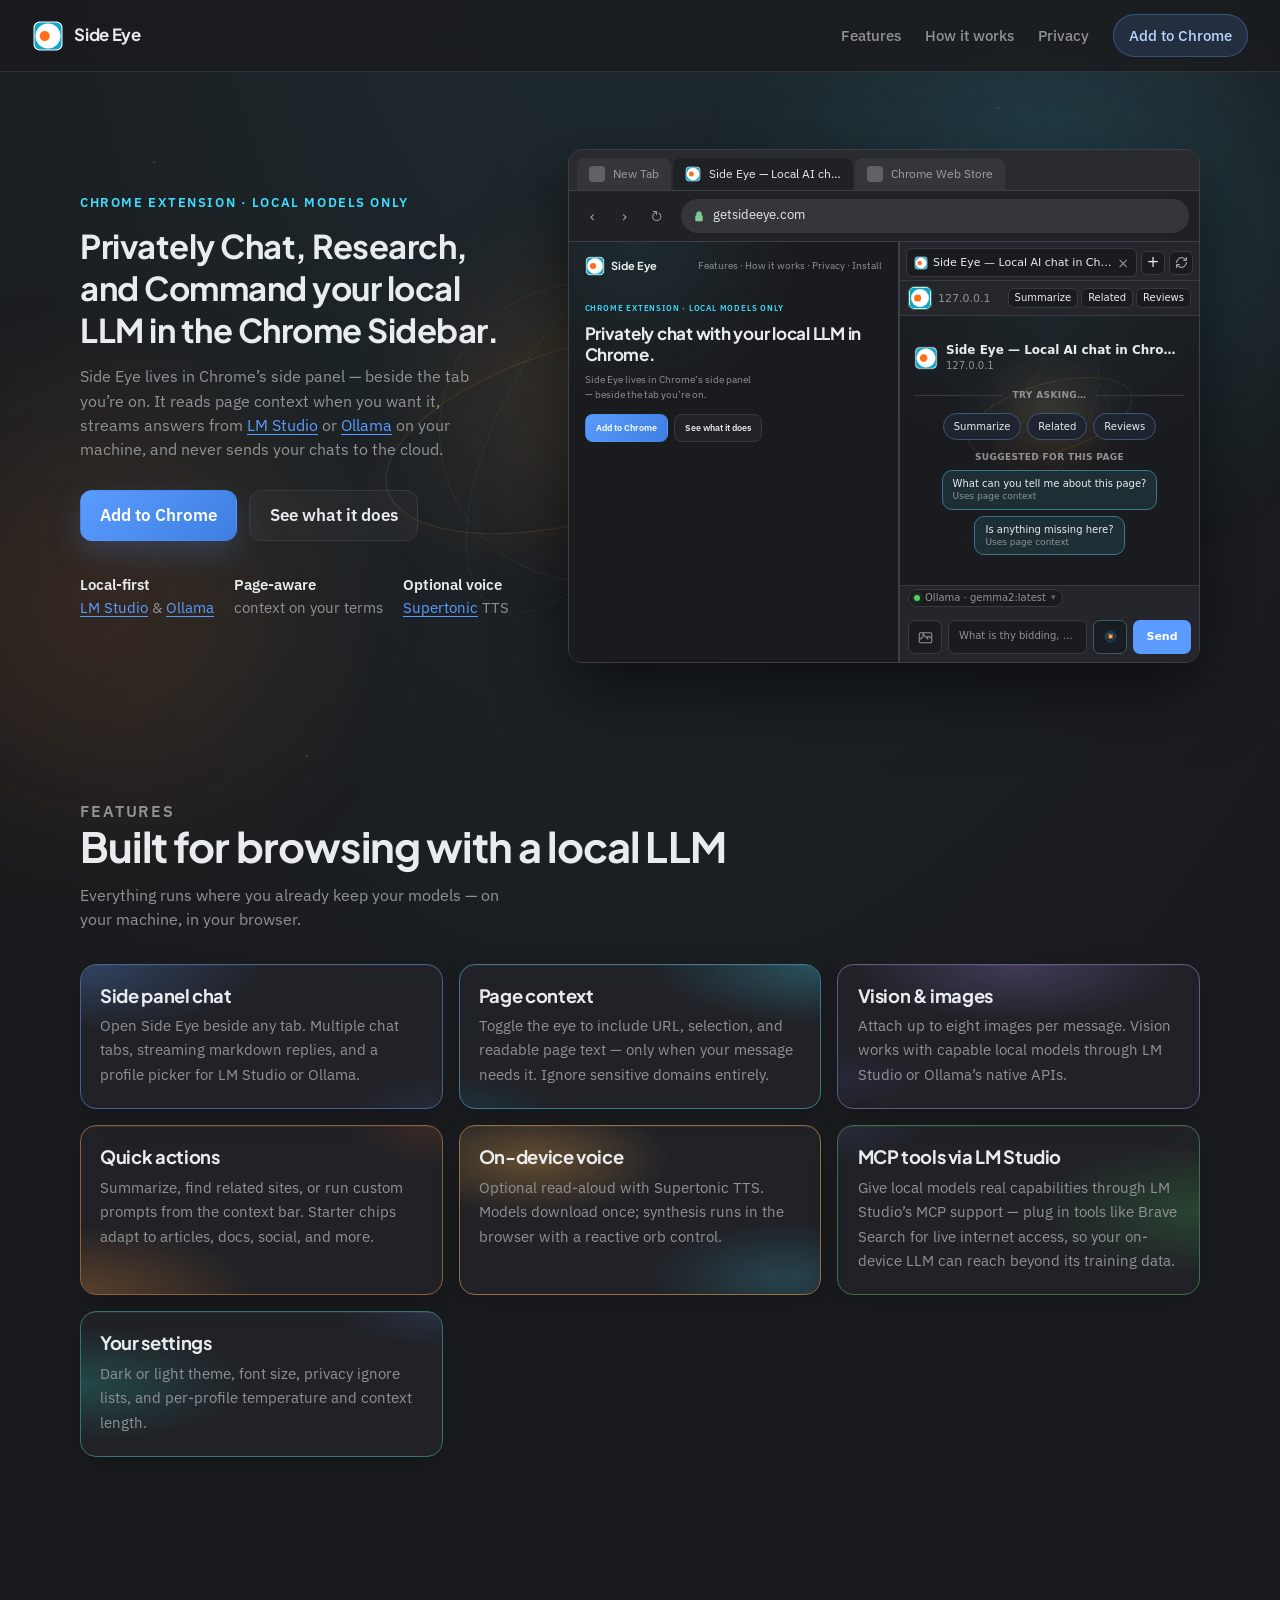
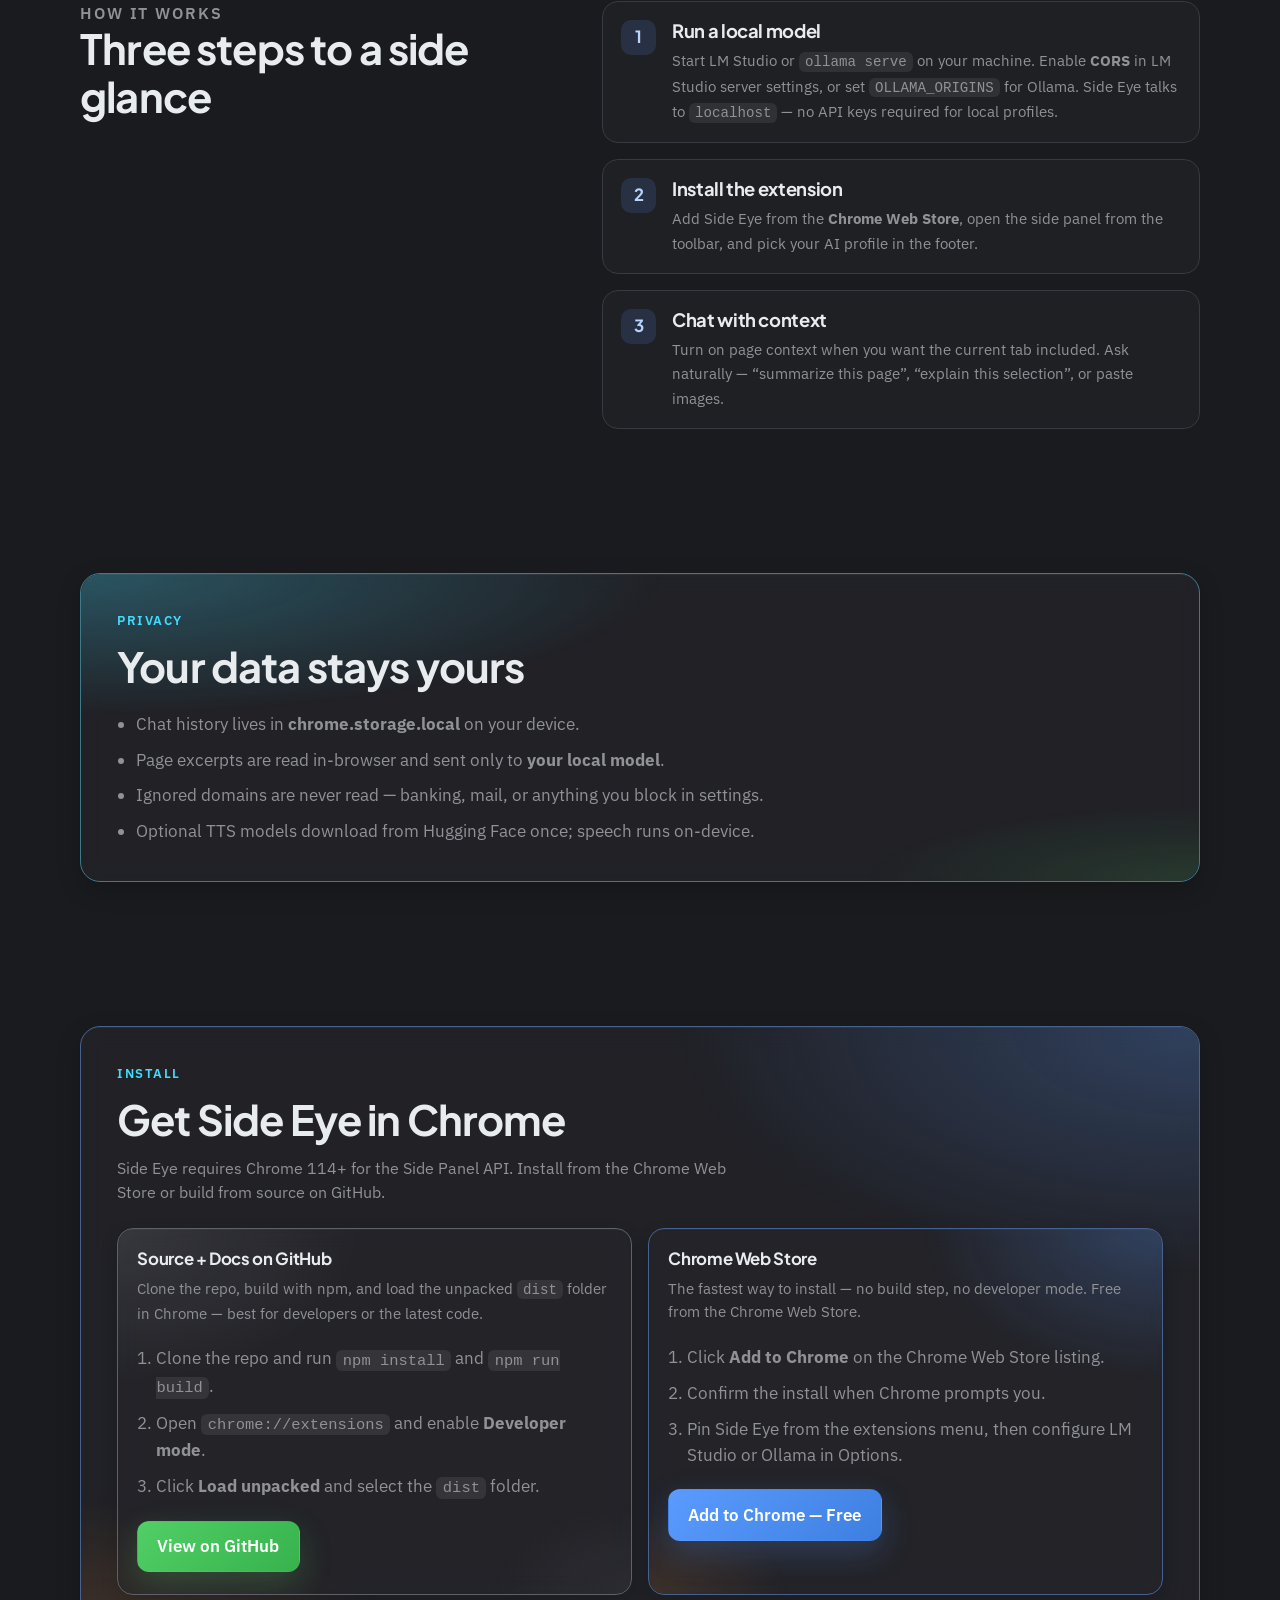
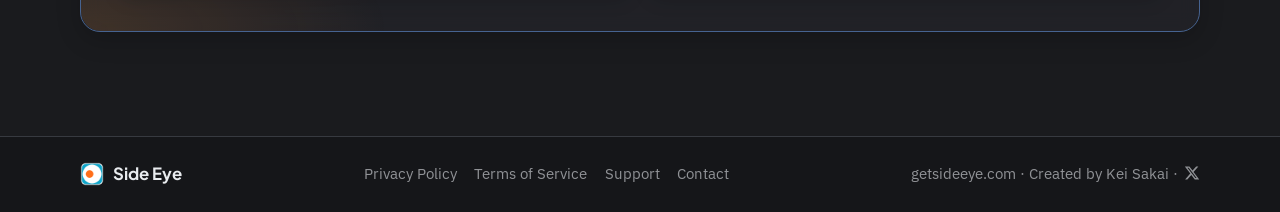
==== commit 1faf8107: "Refresh landing page with MCP features, split install panel, and footer updates. Co-authored-by: Cur" ====
--- a/index.html
+++ b/index.html
@@ -278,7 +278,7 @@
       <section id="features" class="section">
         <div class="section__intro">
           <p class="eyebrow">Features</p>
-          <h2>Built for browsing with a local brain</h2>
+          <h2>Built for browsing with a local LLM</h2>
           <p>Everything runs where you already keep your models — on your machine, in your browser.</p>
         </div>
         <div class="feature-grid">
@@ -303,8 +303,12 @@
             <p>Optional read-aloud with Supertonic TTS. Models download once; synthesis runs in the browser with a reactive orb control.</p>
           </article>
           <article class="feature-card">
+            <h3>MCP tools via LM Studio</h3>
+            <p>Give local models real capabilities through LM Studio’s MCP support — plug in tools like Brave Search for live internet access, so your on-device LLM can reach beyond its training data.</p>
+          </article>
+          <article class="feature-card">
             <h3>Your settings</h3>
-            <p>Dark or light theme, font size, privacy ignore lists, MCP tools in LM Studio, and per-profile temperature and context length.</p>
+            <p>Dark or light theme, font size, privacy ignore lists, and per-profile temperature and context length.</p>
           </article>
         </div>
       </section>
@@ -357,17 +361,29 @@
           <p class="eyebrow">Install</p>
           <h2>Get Side Eye in Chrome</h2>
           <p class="install-card__lede">
-            Side Eye requires Chrome 114+ for the Side Panel API. Install free from the Chrome Web Store — no build step, no developer mode.
+            Side Eye requires Chrome 114+ for the Side Panel API. Install from the Chrome Web Store or build from source on GitHub.
           </p>
-          <ol class="install-steps">
-            <li>Click <strong>Add to Chrome</strong> on the Chrome Web Store listing.</li>
-            <li>Confirm the install when Chrome prompts you.</li>
-            <li>Pin Side Eye from the extensions menu (puzzle icon) if it is not already on your toolbar.</li>
-            <li>Click the Side Eye icon to open the side panel, then configure LM Studio or Ollama in Options.</li>
-          </ol>
-          <div class="install-card__actions">
-            <a class="btn btn--primary" href="#install" data-store-link id="chrome-store-link">Add to Chrome — Free</a>
-            <a class="btn btn--ghost" href="mailto:hello@getsideeye.com">Contact</a>
+          <div class="install-grid">
+            <div class="install-panel install-panel--github">
+              <h3>Source + Docs on GitHub</h3>
+              <p>Clone the repo, build with npm, and load the unpacked <code>dist</code> folder in Chrome — best for developers or the latest code.</p>
+              <ol class="install-steps">
+                <li>Clone the repo and run <code>npm install</code> and <code>npm run build</code>.</li>
+                <li>Open <code>chrome://extensions</code> and enable <strong>Developer mode</strong>.</li>
+                <li>Click <strong>Load unpacked</strong> and select the <code>dist</code> folder.</li>
+              </ol>
+              <a class="btn btn--github" href="https://github.com/budezllc/side-eye" target="_blank" rel="noopener noreferrer">View on GitHub</a>
+            </div>
+            <div class="install-panel install-panel--store">
+              <h3>Chrome Web Store</h3>
+              <p>The fastest way to install — no build step, no developer mode. Free from the Chrome Web Store.</p>
+              <ol class="install-steps">
+                <li>Click <strong>Add to Chrome</strong> on the Chrome Web Store listing.</li>
+                <li>Confirm the install when Chrome prompts you.</li>
+                <li>Pin Side Eye from the extensions menu, then configure LM Studio or Ollama in Options.</li>
+              </ol>
+              <a class="btn btn--primary" href="#install" data-store-link id="chrome-store-link">Add to Chrome — Free</a>
+            </div>
           </div>
         </div>
       </section>
@@ -388,6 +404,11 @@
         <p class="site-footer__meta">
           <a href="https://getsideeye.com">getsideeye.com</a>
           · Created by <a href="https://kunani.dev" rel="noopener noreferrer">Kei Sakai</a>
+          · <a href="https://x.com/keisakaix" target="_blank" rel="noopener noreferrer" class="site-footer__x" aria-label="Kei Sakai on X">
+            <svg viewBox="0 0 24 24" width="16" height="16" aria-hidden="true">
+              <path fill="currentColor" d="M18.244 2.25h3.308l-7.227 8.26 8.502 11.24H16.17l-5.214-6.817L4.99 21.75H1.68l7.73-8.835L1.254 2.25H8.08l4.713 6.231zm-1.161 17.52h1.833L7.084 4.126H5.117z" />
+            </svg>
+          </a>
         </p>
       </div>
     </footer>
--- a/styles.css
+++ b/styles.css
@@ -496,6 +496,17 @@
   background: rgba(255, 255, 255, 0.06);
 }
 
+.btn--github {
+  background: linear-gradient(135deg, var(--success), #37b24d);
+  color: #ffffff;
+  box-shadow: 0 12px 32px rgba(81, 207, 102, 0.22);
+}
+
+.btn--github:hover {
+  color: #ffffff;
+  background: linear-gradient(135deg, #69db7c, #2f9e44);
+}
+
 .hero__stats {
   display: flex;
   flex-wrap: wrap;
@@ -1458,6 +1469,16 @@
     radial-gradient(ellipse 50% 45% at 0% 0%, color-mix(in srgb, var(--accent) 10%, transparent), transparent 50%);
 }
 
+.feature-card:nth-child(7) {
+  border-color: color-mix(in srgb, #2dd4bf 38%, var(--border));
+}
+
+.feature-card:nth-child(7)::before {
+  background:
+    radial-gradient(ellipse 80% 70% at 0% 50%, color-mix(in srgb, #2dd4bf 22%, transparent), transparent 58%),
+    radial-gradient(ellipse 60% 50% at 100% 0%, color-mix(in srgb, var(--accent) 14%, transparent), transparent 50%);
+}
+
 .feature-card h3 {
   color: var(--text);
 }
@@ -1513,13 +1534,126 @@
 
 .privacy-card,
 .install-card {
+  position: relative;
+  overflow: hidden;
   padding: clamp(1.5rem, 4vw, 2.25rem);
   border: 1px solid var(--border);
   border-radius: 20px;
+  background: color-mix(in srgb, var(--surface) 65%, transparent);
+  backdrop-filter: blur(10px);
+  box-shadow:
+    inset 0 1px 0 rgba(255, 255, 255, 0.05),
+    0 8px 24px rgba(0, 0, 0, 0.18);
+}
+
+.privacy-card::before,
+.install-card::before {
+  content: "";
+  position: absolute;
+  inset: 0;
+  border-radius: inherit;
+  pointer-events: none;
+  opacity: 1;
+}
+
+.privacy-card > *,
+.install-card > * {
+  position: relative;
+  z-index: 1;
+}
+
+.privacy-card {
+  border-color: color-mix(in srgb, var(--orb-cyan) 40%, var(--border));
+}
+
+.privacy-card::before {
   background:
-    linear-gradient(145deg, rgba(66, 220, 255, 0.06), transparent 42%),
-    linear-gradient(320deg, rgba(255, 111, 26, 0.05), transparent 38%),
-    var(--surface);
+    radial-gradient(ellipse 90% 80% at 0% 0%, color-mix(in srgb, var(--orb-cyan) 28%, transparent), transparent 58%),
+    radial-gradient(ellipse 60% 50% at 100% 100%, color-mix(in srgb, var(--success) 14%, transparent), transparent 50%);
+}
+
+.install-card {
+  border-color: color-mix(in srgb, var(--accent) 42%, var(--border));
+}
+
+.install-card::before {
+  background:
+    radial-gradient(ellipse 85% 75% at 100% 0%, color-mix(in srgb, var(--accent) 26%, transparent), transparent 55%),
+    radial-gradient(ellipse 55% 45% at 0% 100%, color-mix(in srgb, var(--orb-orange) 14%, transparent), transparent 50%);
+}
+
+.install-card .install-card__lede {
+  max-width: 62ch;
+}
+
+.install-grid {
+  display: grid;
+  grid-template-columns: repeat(2, minmax(0, 1fr));
+  gap: 1rem;
+  margin-top: 1.5rem;
+}
+
+.install-panel {
+  position: relative;
+  overflow: hidden;
+  padding: 1.25rem 1.2rem 1.35rem;
+  border-radius: 16px;
+  border: 1px solid var(--border);
+  background: color-mix(in srgb, var(--surface) 55%, transparent);
+  backdrop-filter: blur(10px);
+  box-shadow:
+    inset 0 1px 0 rgba(255, 255, 255, 0.04),
+    0 6px 18px rgba(0, 0, 0, 0.14);
+}
+
+.install-panel::before {
+  content: "";
+  position: absolute;
+  inset: 0;
+  border-radius: inherit;
+  pointer-events: none;
+  opacity: 1;
+}
+
+.install-panel > * {
+  position: relative;
+  z-index: 1;
+}
+
+.install-panel h3 {
+  margin: 0 0 0.5rem;
+  font-size: 1.05rem;
+}
+
+.install-panel p {
+  margin: 0;
+  color: var(--muted);
+  font-size: 0.96rem;
+  line-height: 1.55;
+}
+
+.install-panel .btn {
+  margin-top: 1.25rem;
+}
+
+.install-panel--github {
+  border-color: color-mix(in srgb, var(--text) 22%, var(--border));
+}
+
+.install-panel--github::before {
+  background:
+    radial-gradient(ellipse 85% 75% at 0% 0%, color-mix(in srgb, var(--text) 10%, transparent), transparent 58%),
+    radial-gradient(ellipse 55% 50% at 100% 100%, color-mix(in srgb, var(--muted) 8%, transparent), transparent 50%);
+}
+
+.install-panel--store {
+  border-color: color-mix(in srgb, var(--accent) 42%, var(--border));
+}
+
+.install-panel--store::before {
+  background:
+    radial-gradient(ellipse 85% 75% at 100% 0%, color-mix(in srgb, var(--accent) 24%, transparent), transparent 55%),
+    radial-gradient(ellipse 55% 45% at 0% 100%, color-mix(in srgb, var(--orb-orange) 12%, transparent), transparent 50%);
 }
 
 .privacy-list,
@@ -1605,6 +1739,24 @@
   color: var(--text);
 }
 
+.site-footer__x {
+  display: inline-flex;
+  align-items: center;
+  justify-content: center;
+  vertical-align: middle;
+  transform: translateY(-0.14em);
+  margin-inline-start: 0.1rem;
+  color: var(--muted);
+}
+
+.site-footer__x:hover {
+  color: var(--text);
+}
+
+.site-footer__x svg {
+  display: block;
+}
+
 .legal {
   width: min(720px, calc(100% - 2.5rem));
   margin-inline: auto;
@@ -1664,6 +1816,10 @@
     grid-template-columns: repeat(2, minmax(0, 1fr));
   }
 
+  .install-grid {
+    grid-template-columns: 1fr;
+  }
+
   .hero__visual {
     order: -1;
     justify-content: center;
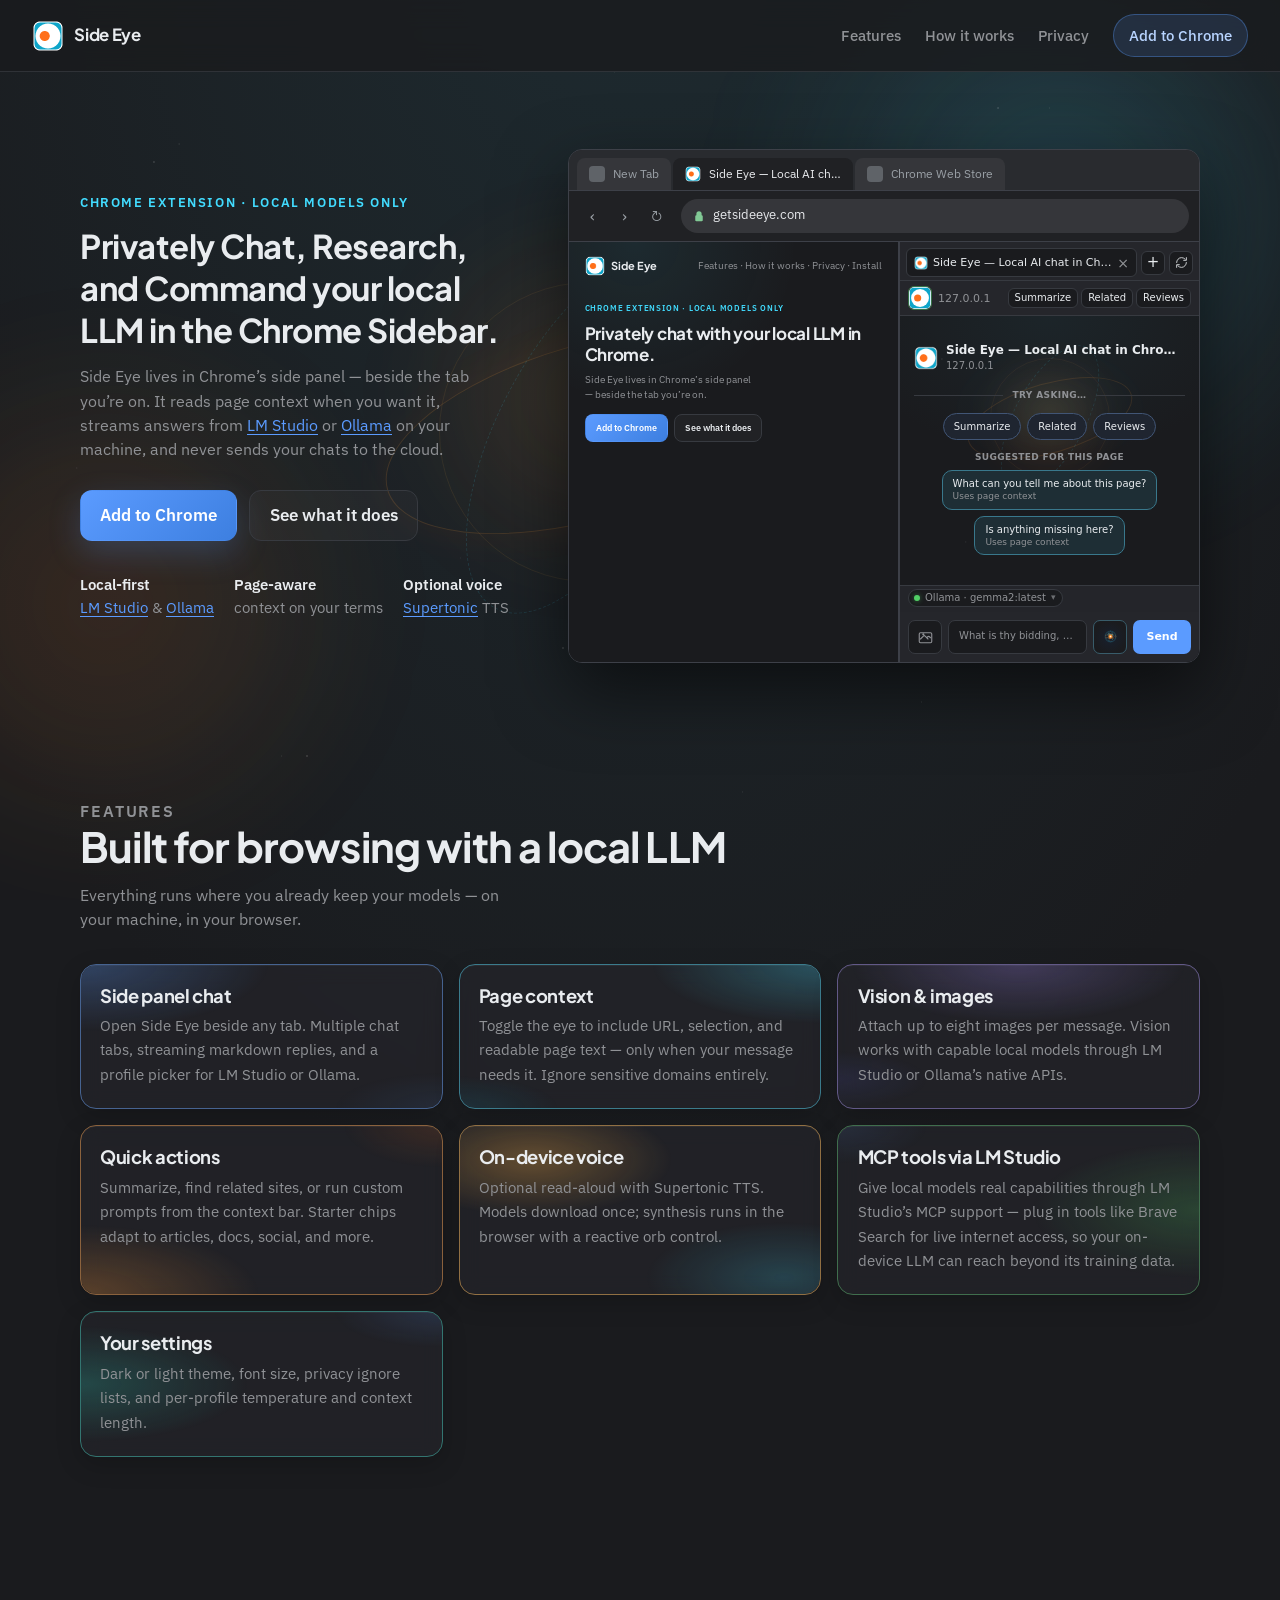
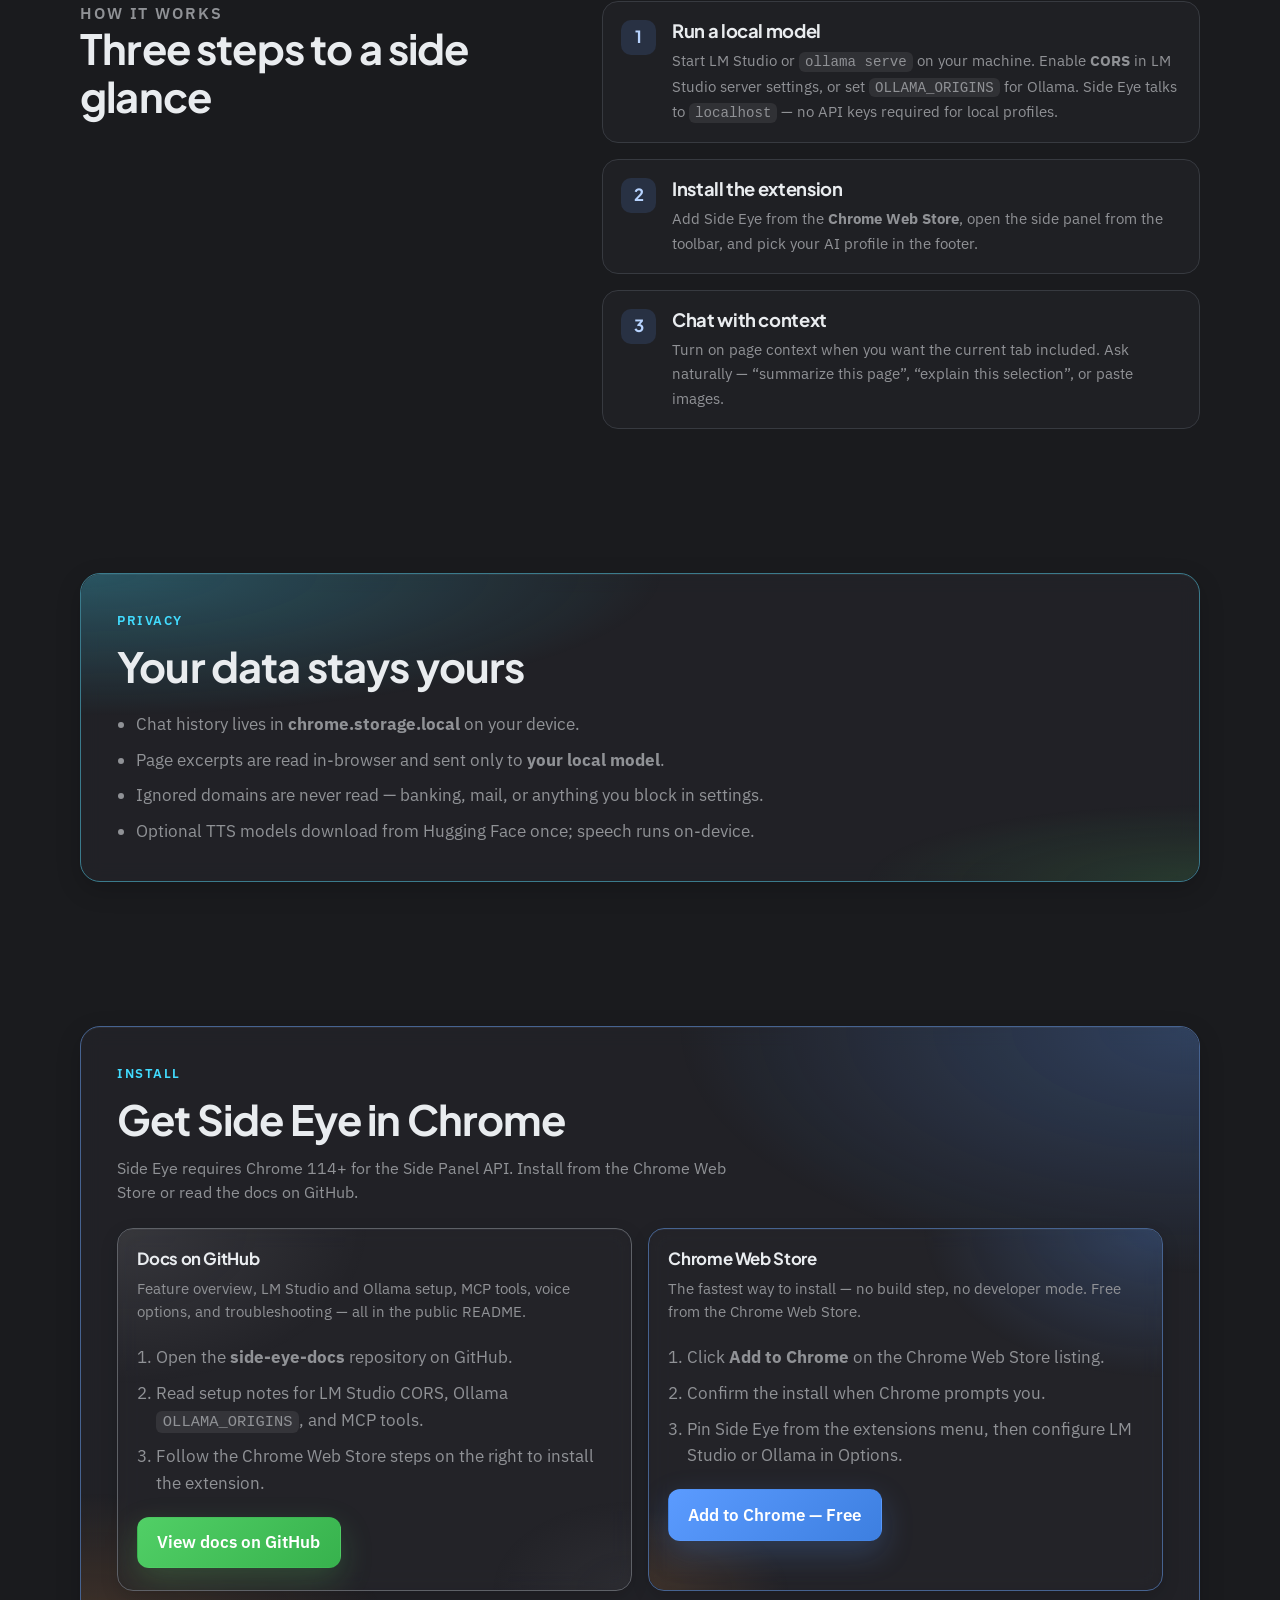
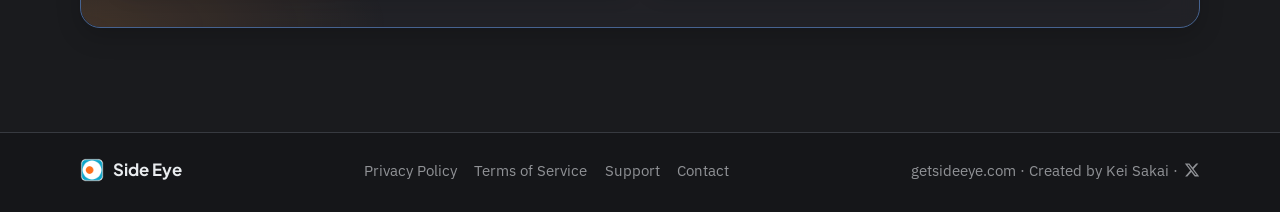
==== commit ba58e0e6: "Point install section to public docs repo instead of private source. Co-authored-by: Cursor <cursora" ====
--- a/index.html
+++ b/index.html
@@ -361,18 +361,18 @@
           <p class="eyebrow">Install</p>
           <h2>Get Side Eye in Chrome</h2>
           <p class="install-card__lede">
-            Side Eye requires Chrome 114+ for the Side Panel API. Install from the Chrome Web Store or build from source on GitHub.
+            Side Eye requires Chrome 114+ for the Side Panel API. Install from the Chrome Web Store or read the docs on GitHub.
           </p>
           <div class="install-grid">
             <div class="install-panel install-panel--github">
-              <h3>Source + Docs on GitHub</h3>
-              <p>Clone the repo, build with npm, and load the unpacked <code>dist</code> folder in Chrome — best for developers or the latest code.</p>
+              <h3>Docs on GitHub</h3>
+              <p>Feature overview, LM Studio and Ollama setup, MCP tools, voice options, and troubleshooting — all in the public README.</p>
               <ol class="install-steps">
-                <li>Clone the repo and run <code>npm install</code> and <code>npm run build</code>.</li>
-                <li>Open <code>chrome://extensions</code> and enable <strong>Developer mode</strong>.</li>
-                <li>Click <strong>Load unpacked</strong> and select the <code>dist</code> folder.</li>
+                <li>Open the <strong>side-eye-docs</strong> repository on GitHub.</li>
+                <li>Read setup notes for LM Studio CORS, Ollama <code>OLLAMA_ORIGINS</code>, and MCP tools.</li>
+                <li>Follow the Chrome Web Store steps on the right to install the extension.</li>
               </ol>
-              <a class="btn btn--github" href="https://github.com/budezllc/side-eye" target="_blank" rel="noopener noreferrer">View on GitHub</a>
+              <a class="btn btn--github" href="https://github.com/budezllc/side-eye-docs" target="_blank" rel="noopener noreferrer">View docs on GitHub</a>
             </div>
             <div class="install-panel install-panel--store">
               <h3>Chrome Web Store</h3>
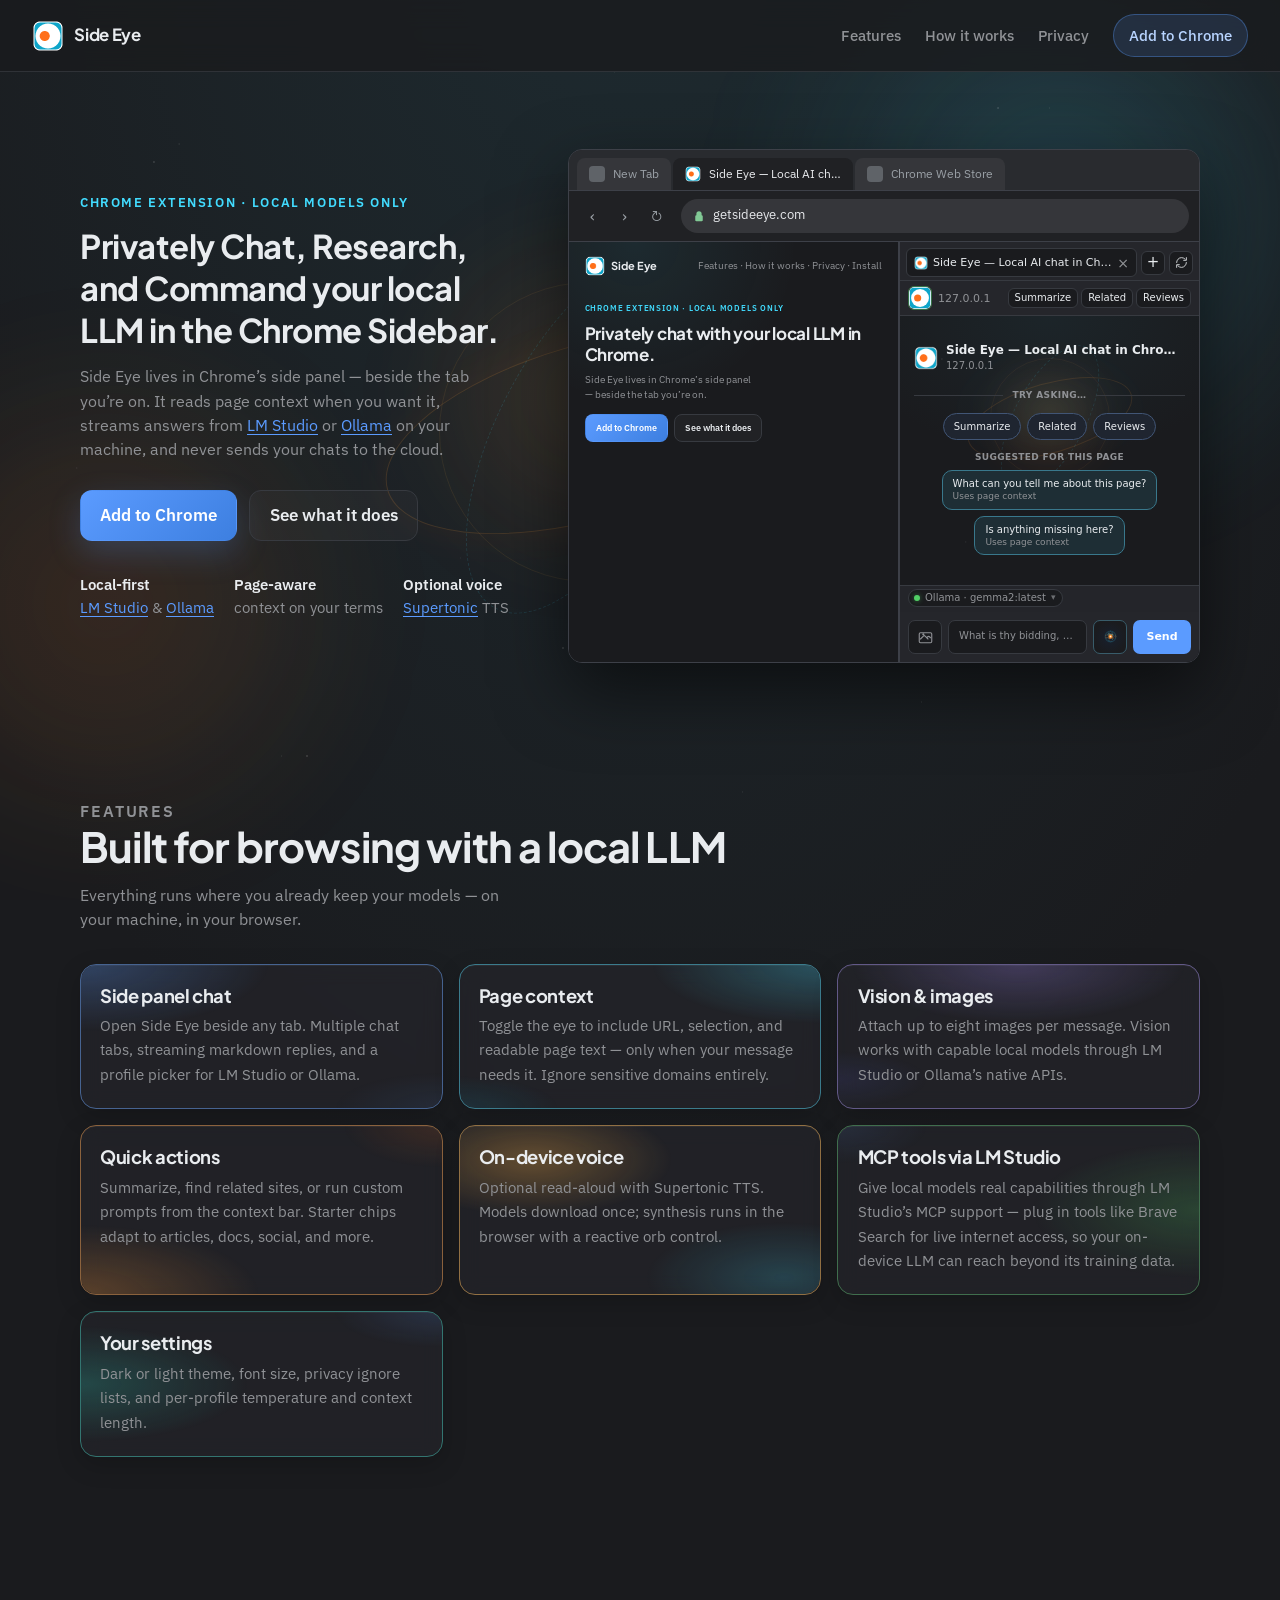
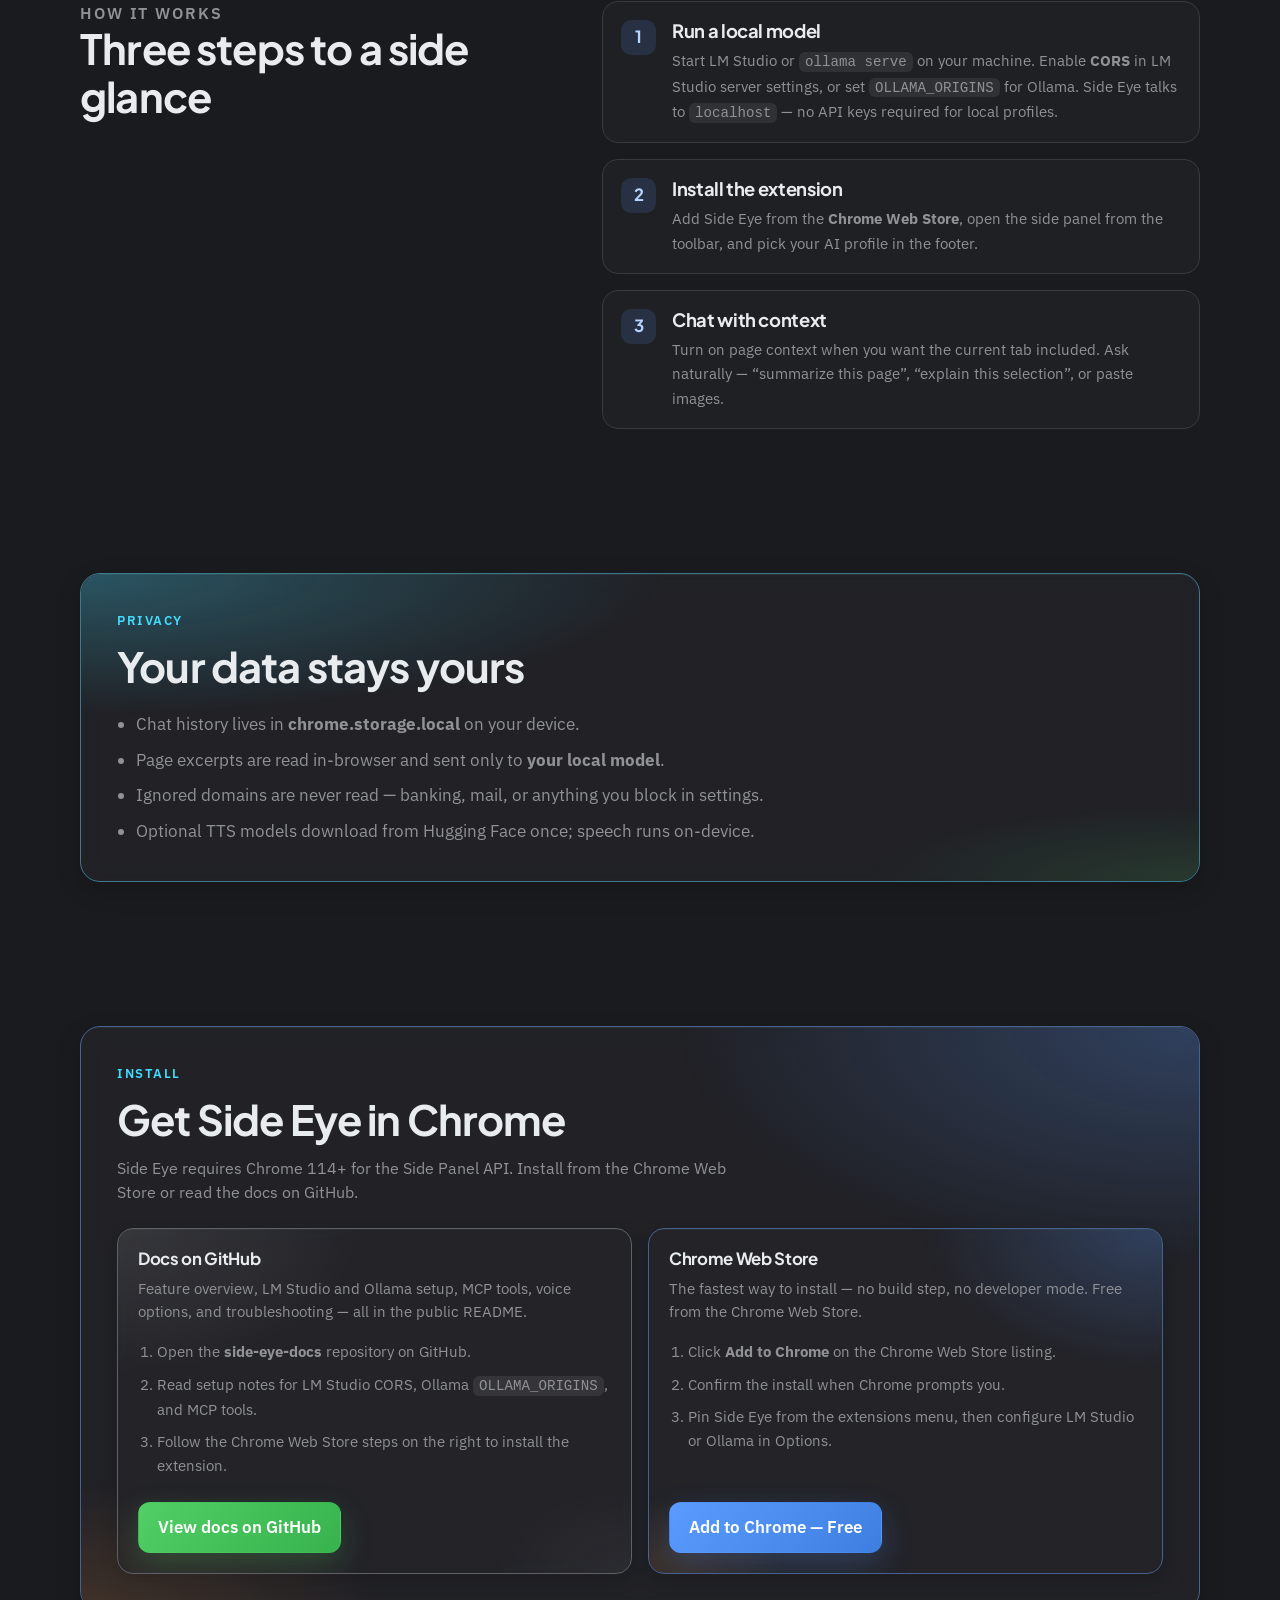
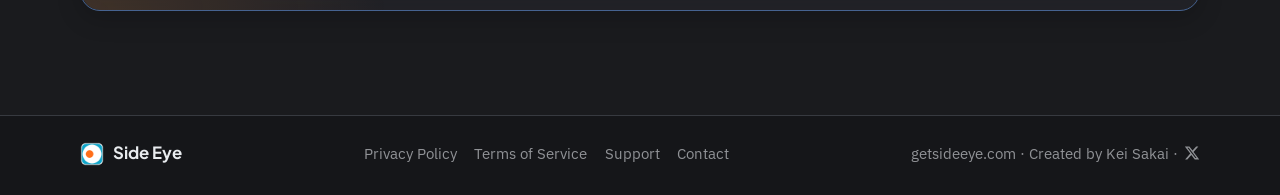
==== commit de1833d3: "Fix install panel layout so buttons align at the bottom of equal-width columns. Co-authored-by: Curs" ====
--- a/index.html
+++ b/index.html
@@ -365,24 +365,32 @@
           </p>
           <div class="install-grid">
             <div class="install-panel install-panel--github">
-              <h3>Docs on GitHub</h3>
-              <p>Feature overview, LM Studio and Ollama setup, MCP tools, voice options, and troubleshooting — all in the public README.</p>
-              <ol class="install-steps">
-                <li>Open the <strong>side-eye-docs</strong> repository on GitHub.</li>
-                <li>Read setup notes for LM Studio CORS, Ollama <code>OLLAMA_ORIGINS</code>, and MCP tools.</li>
-                <li>Follow the Chrome Web Store steps on the right to install the extension.</li>
-              </ol>
-              <a class="btn btn--github" href="https://github.com/budezllc/side-eye-docs" target="_blank" rel="noopener noreferrer">View docs on GitHub</a>
+              <div class="install-panel__body">
+                <h3>Docs on GitHub</h3>
+                <p>Feature overview, LM Studio and Ollama setup, MCP tools, voice options, and troubleshooting — all in the public README.</p>
+                <ol class="install-steps">
+                  <li>Open the <strong>side-eye-docs</strong> repository on GitHub.</li>
+                  <li>Read setup notes for LM Studio CORS, Ollama <code>OLLAMA_ORIGINS</code>, and MCP tools.</li>
+                  <li>Follow the Chrome Web Store steps on the right to install the extension.</li>
+                </ol>
+              </div>
+              <div class="install-panel__actions">
+                <a class="btn btn--github" href="https://github.com/budezllc/side-eye-docs" target="_blank" rel="noopener noreferrer">View docs on GitHub</a>
+              </div>
             </div>
             <div class="install-panel install-panel--store">
-              <h3>Chrome Web Store</h3>
-              <p>The fastest way to install — no build step, no developer mode. Free from the Chrome Web Store.</p>
-              <ol class="install-steps">
-                <li>Click <strong>Add to Chrome</strong> on the Chrome Web Store listing.</li>
-                <li>Confirm the install when Chrome prompts you.</li>
-                <li>Pin Side Eye from the extensions menu, then configure LM Studio or Ollama in Options.</li>
-              </ol>
-              <a class="btn btn--primary" href="#install" data-store-link id="chrome-store-link">Add to Chrome — Free</a>
+              <div class="install-panel__body">
+                <h3>Chrome Web Store</h3>
+                <p>The fastest way to install — no build step, no developer mode. Free from the Chrome Web Store.</p>
+                <ol class="install-steps">
+                  <li>Click <strong>Add to Chrome</strong> on the Chrome Web Store listing.</li>
+                  <li>Confirm the install when Chrome prompts you.</li>
+                  <li>Pin Side Eye from the extensions menu, then configure LM Studio or Ollama in Options.</li>
+                </ol>
+              </div>
+              <div class="install-panel__actions">
+                <a class="btn btn--primary" href="#install" data-store-link id="chrome-store-link">Add to Chrome — Free</a>
+              </div>
             </div>
           </div>
         </div>
--- a/styles.css
+++ b/styles.css
@@ -1594,9 +1594,12 @@
 }
 
 .install-panel {
+  display: flex;
+  flex-direction: column;
   position: relative;
   overflow: hidden;
-  padding: 1.25rem 1.2rem 1.35rem;
+  min-height: 100%;
+  padding: 1.25rem;
   border-radius: 16px;
   border: 1px solid var(--border);
   background: color-mix(in srgb, var(--surface) 55%, transparent);
@@ -1615,9 +1618,20 @@
   opacity: 1;
 }
 
-.install-panel > * {
+.install-panel__body,
+.install-panel__actions {
   position: relative;
   z-index: 1;
+}
+
+.install-panel__body {
+  flex: 1 1 auto;
+}
+
+.install-panel__actions {
+  flex: 0 0 auto;
+  margin-top: auto;
+  padding-top: 1.5rem;
 }
 
 .install-panel h3 {
@@ -1632,8 +1646,11 @@
   line-height: 1.55;
 }
 
-.install-panel .btn {
-  margin-top: 1.25rem;
+.install-panel .install-steps {
+  margin: 1rem 0 0;
+  padding-left: 1.2rem;
+  font-size: 0.96rem;
+  line-height: 1.55;
 }
 
 .install-panel--github {
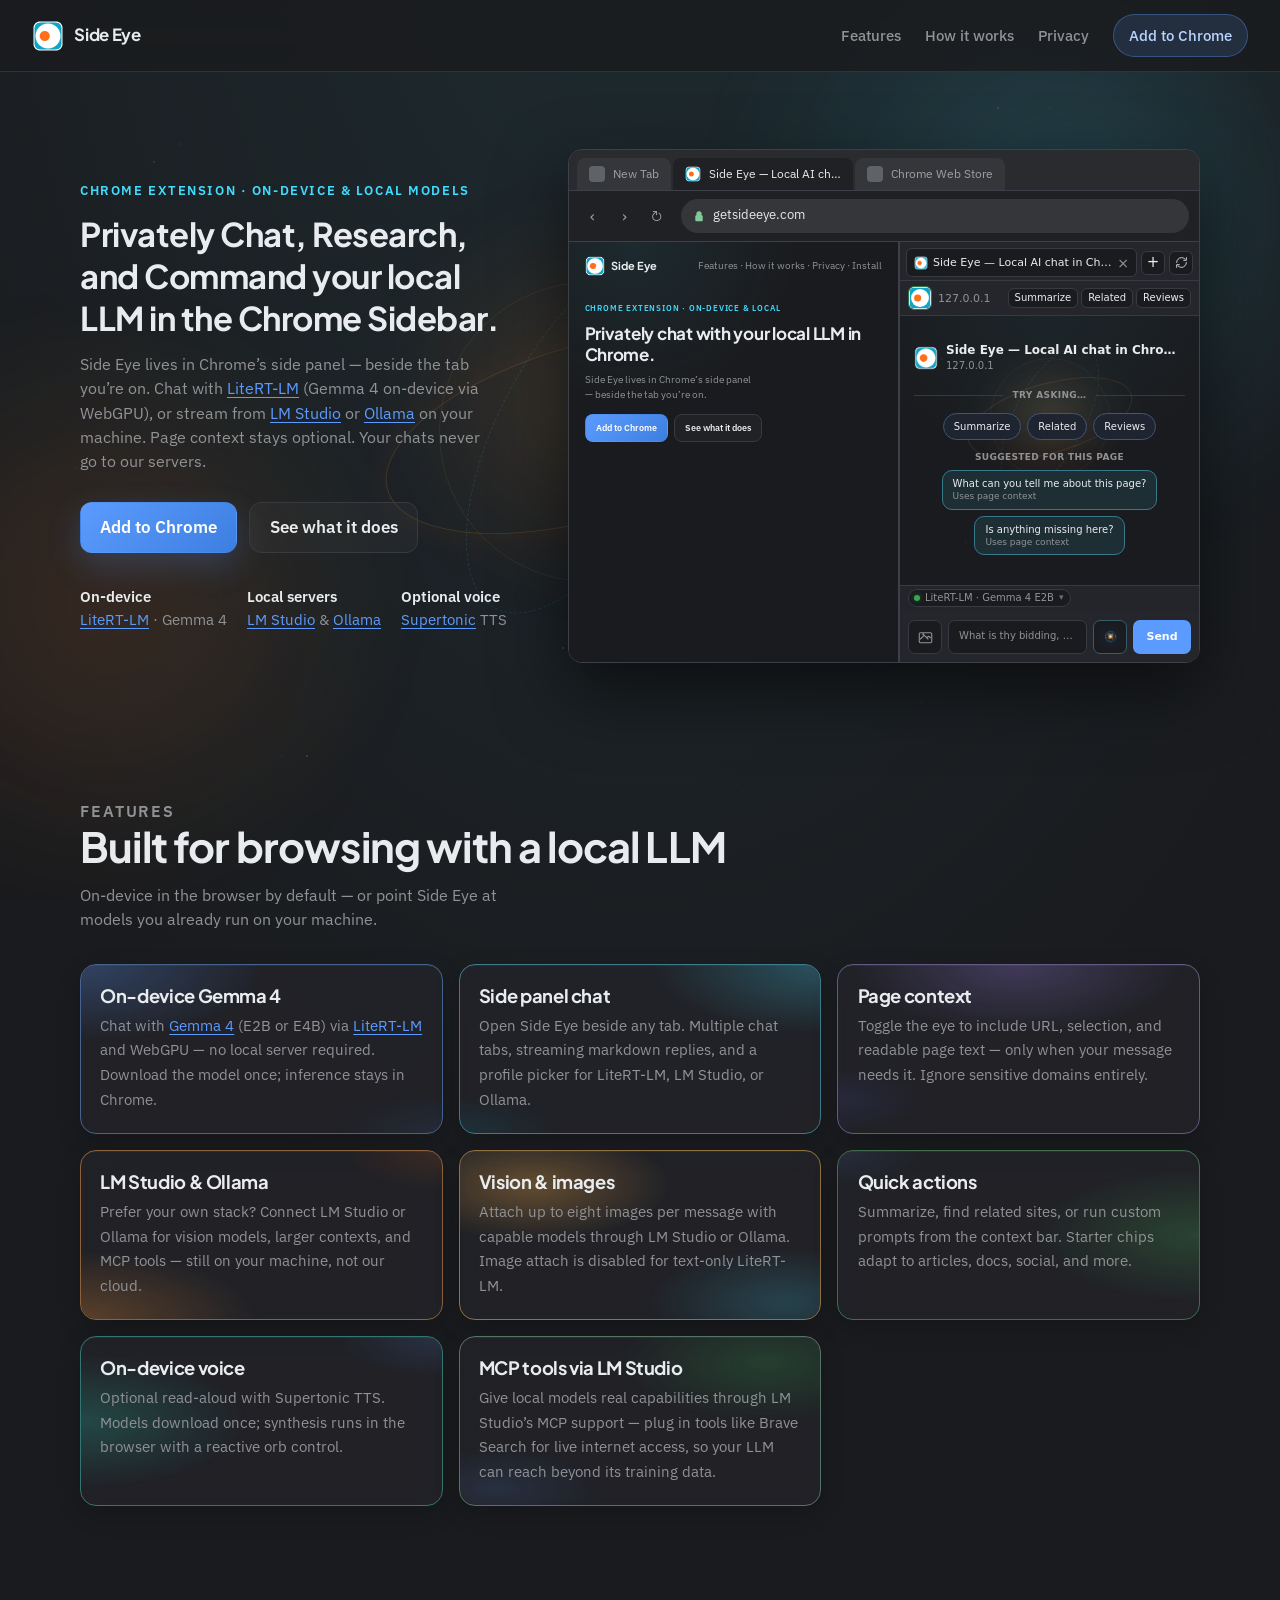
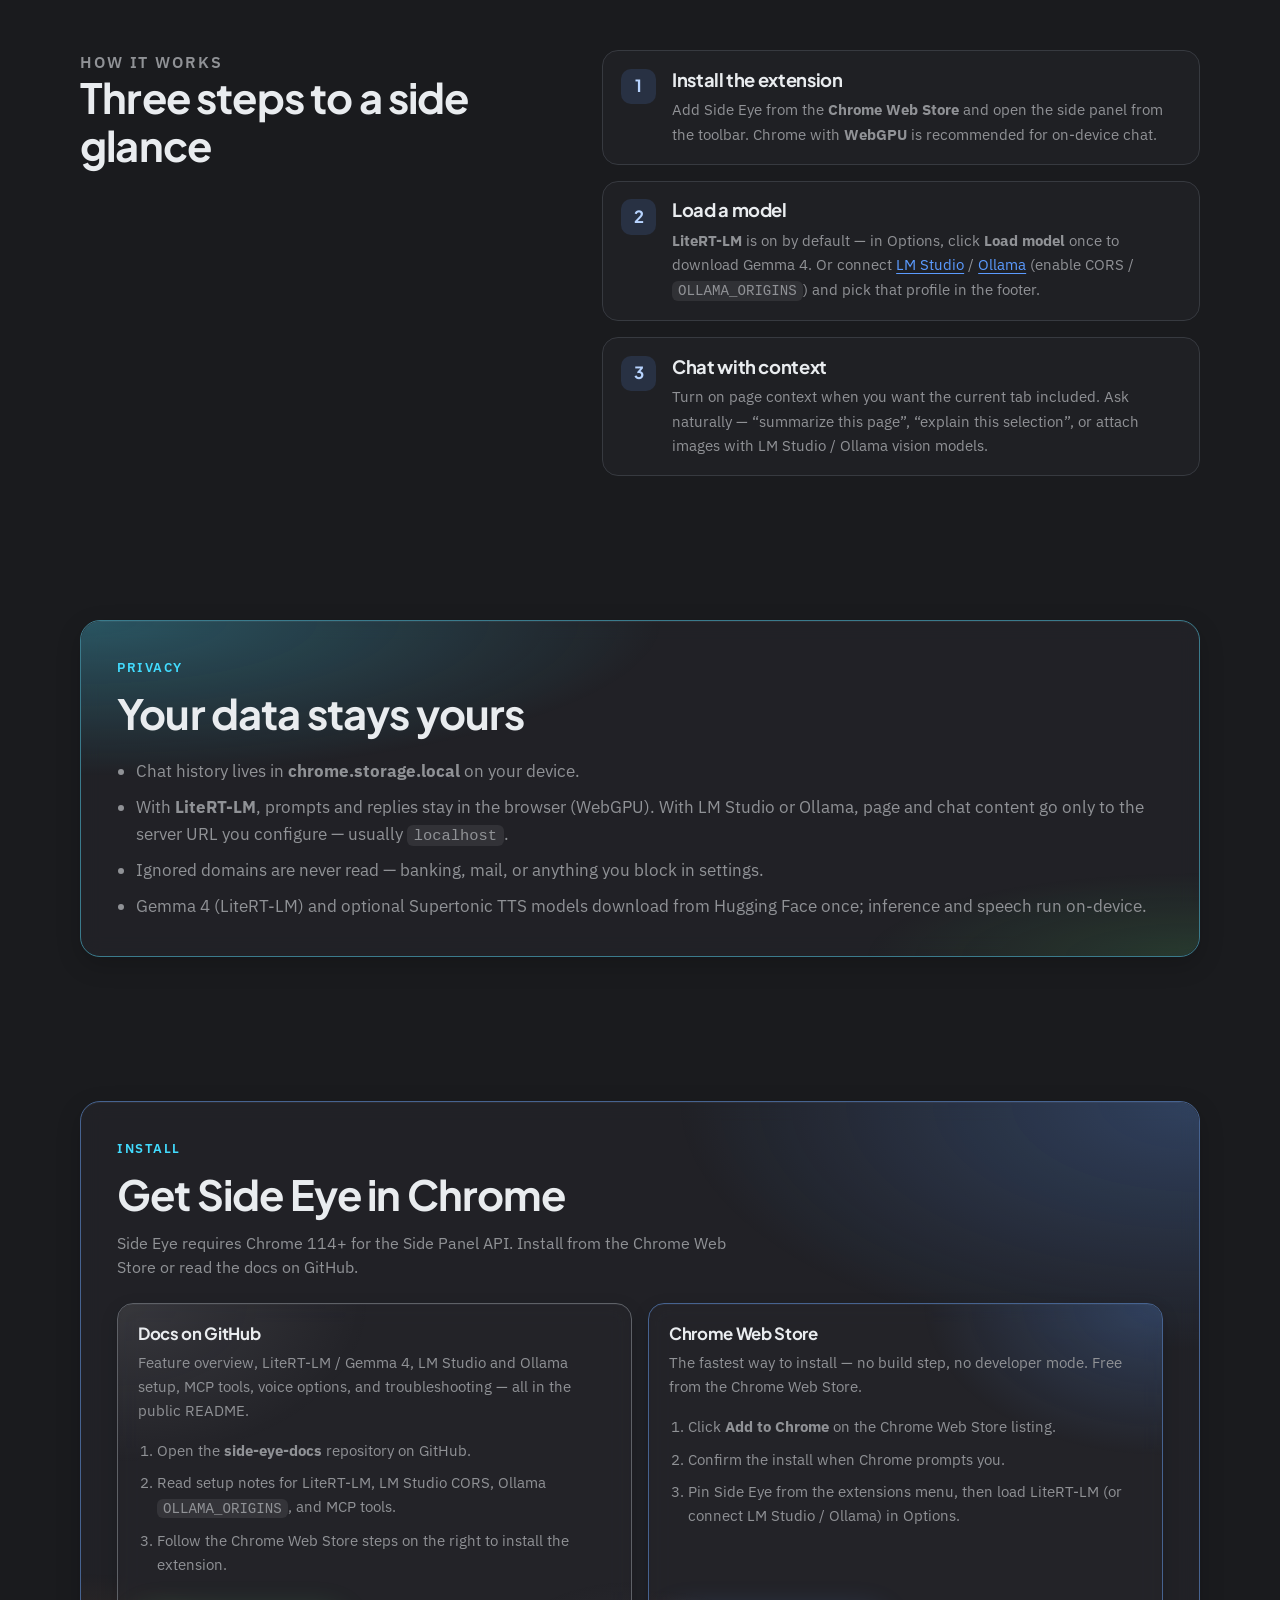
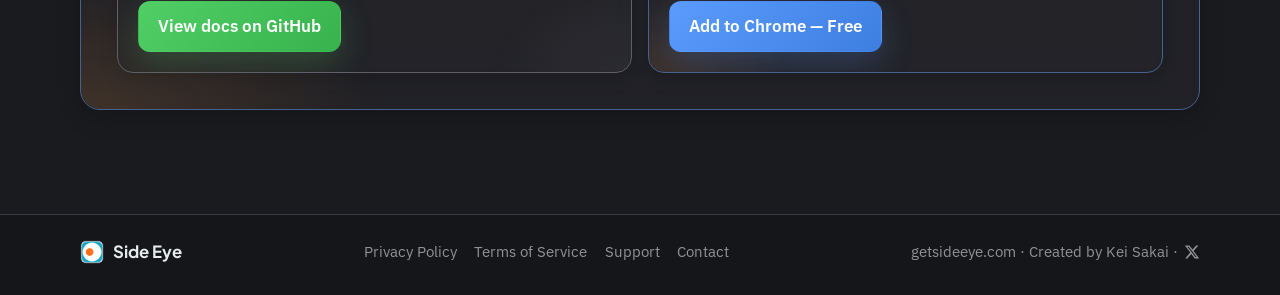
==== commit 18afee2b: "Highlight LiteRT-LM on-device chat and point Add to Chrome at the store listing. Co-authored-by: Cur" ====
--- a/index.html
+++ b/index.html
@@ -6,7 +6,7 @@
     <title>Side Eye — Local AI chat in Chrome’s side panel</title>
     <meta
       name="description"
-      content="Side Eye is a Chrome extension for local-first AI chat. Read the page you’re on, stream replies from LM Studio or Ollama, and keep everything on your machine."
+      content="Side Eye is a Chrome extension for local-first AI chat. Run Gemma 4 on-device with LiteRT-LM, or connect LM Studio and Ollama — page context, streaming replies, optional voice."
     />
     <link rel="canonical" href="https://getsideeye.com/" />
     <meta property="og:type" content="website" />
@@ -14,7 +14,7 @@
     <meta property="og:title" content="Side Eye — Local AI in your side panel" />
     <meta
       property="og:description"
-      content="Chat with local models beside the tab you’re browsing. Page context, streaming replies, optional on-device voice."
+      content="On-device Gemma 4 via LiteRT-LM, or LM Studio and Ollama. Page context, streaming replies, optional voice — all beside the tab you’re browsing."
     />
     <meta property="og:image" content="https://getsideeye.com/assets/og-image.png" />
     <meta name="twitter:card" content="summary_large_image" />
@@ -51,26 +51,30 @@
         <a href="#features">Features</a>
         <a href="#how-it-works">How it works</a>
         <a href="#privacy">Privacy</a>
-        <a class="site-nav__cta" href="#install" data-store-link>Add to Chrome</a>
+        <a class="site-nav__cta" href="https://chromewebstore.google.com/detail/side-eye/mjlmbddfgplihcadmpaeggdeneljklnh" target="_blank" rel="noopener noreferrer" data-store-link>Add to Chrome</a>
       </nav>
     </header>
 
     <main id="main">
       <section class="hero">
         <div class="hero__copy">
-          <p class="eyebrow">Chrome extension · Local models only</p>
+          <p class="eyebrow">Chrome extension · On-device &amp; local models</p>
           <h1>Privately Chat, Research, and Command your local LLM in the Chrome Sidebar.</h1>
           <p class="hero__lede">
-            Side Eye lives in Chrome’s side panel — beside the tab you’re on. It reads page context when you want it,
-            streams answers from <a href="https://lmstudio.ai/" target="_blank" rel="noopener noreferrer">LM Studio</a> or <a href="https://ollama.com/" target="_blank" rel="noopener noreferrer">Ollama</a> on your machine, and never sends your chats to the cloud.
+            Side Eye lives in Chrome’s side panel — beside the tab you’re on. Chat with
+            <a href="https://ai.google.dev/edge/litert-lm/js" target="_blank" rel="noopener noreferrer">LiteRT-LM</a>
+            (Gemma 4 on-device via WebGPU), or stream from
+            <a href="https://lmstudio.ai/" target="_blank" rel="noopener noreferrer">LM Studio</a> or
+            <a href="https://ollama.com/" target="_blank" rel="noopener noreferrer">Ollama</a> on your machine.
+            Page context stays optional. Your chats never go to our servers.
           </p>
           <div class="hero__actions">
-            <a class="btn btn--primary" href="#install" data-store-link>Add to Chrome</a>
+            <a class="btn btn--primary" href="https://chromewebstore.google.com/detail/side-eye/mjlmbddfgplihcadmpaeggdeneljklnh" target="_blank" rel="noopener noreferrer" data-store-link>Add to Chrome</a>
             <a class="btn btn--ghost" href="#features">See what it does</a>
           </div>
           <ul class="hero__stats" aria-label="Highlights">
-            <li><strong>Local-first</strong> <a href="https://lmstudio.ai/" target="_blank" rel="noopener noreferrer">LM Studio</a> &amp; <a href="https://ollama.com/" target="_blank" rel="noopener noreferrer">Ollama</a></li>
-            <li><strong>Page-aware</strong> context on your terms</li>
+            <li><strong>On-device</strong> <a href="https://ai.google.dev/edge/litert-lm/js" target="_blank" rel="noopener noreferrer">LiteRT-LM</a> · Gemma 4</li>
+            <li><strong>Local servers</strong> <a href="https://lmstudio.ai/" target="_blank" rel="noopener noreferrer">LM Studio</a> &amp; <a href="https://ollama.com/" target="_blank" rel="noopener noreferrer">Ollama</a></li>
             <li><strong>Optional voice</strong> <a href="https://supertonictts.com/" target="_blank" rel="noopener noreferrer">Supertonic</a> TTS</li>
           </ul>
         </div>
@@ -116,7 +120,7 @@
                   <span class="chrome-mock__page-nav">Features · How it works · Privacy · Install</span>
                 </div>
                 <div class="chrome-mock__page-hero">
-                  <p class="chrome-mock__page-eyebrow">Chrome extension · Local models only</p>
+                  <p class="chrome-mock__page-eyebrow">Chrome extension · On-device &amp; local</p>
                   <p class="chrome-mock__page-title">Privately chat with your local LLM in Chrome.</p>
                   <p class="chrome-mock__page-lede">
                     Side Eye lives in Chrome’s side panel — beside the tab you’re on.
@@ -214,8 +218,8 @@
                   <div class="se-bottom-panel">
                     <div class="se-profile-bar">
                       <span class="se-profile-picker-btn">
-                        <span class="se-profile-picker-dot se-profile-picker-dot--ollama"></span>
-                        <span class="se-profile-picker-label">Ollama · gemma2:latest</span>
+                        <span class="se-profile-picker-dot se-profile-picker-dot--litertlm"></span>
+                        <span class="se-profile-picker-label">LiteRT-LM · Gemma 4 E2B</span>
                         <span class="se-profile-picker-chevron">▾</span>
                       </span>
                     </div>
@@ -279,20 +283,33 @@
         <div class="section__intro">
           <p class="eyebrow">Features</p>
           <h2>Built for browsing with a local LLM</h2>
-          <p>Everything runs where you already keep your models — on your machine, in your browser.</p>
+          <p>On-device in the browser by default — or point Side Eye at models you already run on your machine.</p>
         </div>
         <div class="feature-grid">
           <article class="feature-card">
+            <h3>On-device Gemma 4</h3>
+            <p>
+              Chat with <a href="https://ai.google.dev/gemma/docs/core" target="_blank" rel="noopener noreferrer">Gemma 4</a>
+              (E2B or E4B) via
+              <a href="https://ai.google.dev/edge/litert-lm/js" target="_blank" rel="noopener noreferrer">LiteRT-LM</a>
+              and WebGPU — no local server required. Download the model once; inference stays in Chrome.
+            </p>
+          </article>
+          <article class="feature-card">
             <h3>Side panel chat</h3>
-            <p>Open Side Eye beside any tab. Multiple chat tabs, streaming markdown replies, and a profile picker for LM Studio or Ollama.</p>
+            <p>Open Side Eye beside any tab. Multiple chat tabs, streaming markdown replies, and a profile picker for LiteRT-LM, LM Studio, or Ollama.</p>
           </article>
           <article class="feature-card">
             <h3>Page context</h3>
             <p>Toggle the eye to include URL, selection, and readable page text — only when your message needs it. Ignore sensitive domains entirely.</p>
           </article>
           <article class="feature-card">
+            <h3>LM Studio &amp; Ollama</h3>
+            <p>Prefer your own stack? Connect LM Studio or Ollama for vision models, larger contexts, and MCP tools — still on your machine, not our cloud.</p>
+          </article>
+          <article class="feature-card">
             <h3>Vision &amp; images</h3>
-            <p>Attach up to eight images per message. Vision works with capable local models through LM Studio or Ollama’s native APIs.</p>
+            <p>Attach up to eight images per message with capable models through LM Studio or Ollama. Image attach is disabled for text-only LiteRT-LM.</p>
           </article>
           <article class="feature-card">
             <h3>Quick actions</h3>
@@ -304,11 +321,7 @@
           </article>
           <article class="feature-card">
             <h3>MCP tools via LM Studio</h3>
-            <p>Give local models real capabilities through LM Studio’s MCP support — plug in tools like Brave Search for live internet access, so your on-device LLM can reach beyond its training data.</p>
-          </article>
-          <article class="feature-card">
-            <h3>Your settings</h3>
-            <p>Dark or light theme, font size, privacy ignore lists, and per-profile temperature and context length.</p>
+            <p>Give local models real capabilities through LM Studio’s MCP support — plug in tools like Brave Search for live internet access, so your LLM can reach beyond its training data.</p>
           </article>
         </div>
       </section>
@@ -322,22 +335,27 @@
           <li class="step">
             <span class="step__index">1</span>
             <div>
-              <h3>Run a local model</h3>
-              <p>Start LM Studio or <code>ollama serve</code> on your machine. Enable <strong>CORS</strong> in LM Studio server settings, or set <code>OLLAMA_ORIGINS</code> for Ollama. Side Eye talks to <code>localhost</code> — no API keys required for local profiles.</p>
+              <h3>Install the extension</h3>
+              <p>Add Side Eye from the <strong>Chrome Web Store</strong> and open the side panel from the toolbar. Chrome with <strong>WebGPU</strong> is recommended for on-device chat.</p>
             </div>
           </li>
           <li class="step">
             <span class="step__index">2</span>
             <div>
-              <h3>Install the extension</h3>
-              <p>Add Side Eye from the <strong>Chrome Web Store</strong>, open the side panel from the toolbar, and pick your AI profile in the footer.</p>
+              <h3>Load a model</h3>
+              <p>
+                <strong>LiteRT-LM</strong> is on by default — in Options, click <strong>Load model</strong> once to download Gemma 4.
+                Or connect <a href="https://lmstudio.ai/" target="_blank" rel="noopener noreferrer">LM Studio</a> /
+                <a href="https://ollama.com/" target="_blank" rel="noopener noreferrer">Ollama</a> (enable CORS /
+                <code>OLLAMA_ORIGINS</code>) and pick that profile in the footer.
+              </p>
             </div>
           </li>
           <li class="step">
             <span class="step__index">3</span>
             <div>
               <h3>Chat with context</h3>
-              <p>Turn on page context when you want the current tab included. Ask naturally — “summarize this page”, “explain this selection”, or paste images.</p>
+              <p>Turn on page context when you want the current tab included. Ask naturally — “summarize this page”, “explain this selection”, or attach images with LM Studio / Ollama vision models.</p>
             </div>
           </li>
         </ol>
@@ -349,9 +367,15 @@
           <h2>Your data stays yours</h2>
           <ul class="privacy-list">
             <li>Chat history lives in <strong>chrome.storage.local</strong> on your device.</li>
-            <li>Page excerpts are read in-browser and sent only to <strong>your local model</strong>.</li>
+            <li>
+              With <strong>LiteRT-LM</strong>, prompts and replies stay in the browser (WebGPU). With LM Studio or
+              Ollama, page and chat content go only to the server URL you configure — usually <code>localhost</code>.
+            </li>
             <li>Ignored domains are never read — banking, mail, or anything you block in settings.</li>
-            <li>Optional TTS models download from Hugging Face once; speech runs on-device.</li>
+            <li>
+              Gemma 4 (LiteRT-LM) and optional Supertonic TTS models download from Hugging Face once; inference and
+              speech run on-device.
+            </li>
           </ul>
         </div>
       </section>
@@ -367,10 +391,10 @@
             <div class="install-panel install-panel--github">
               <div class="install-panel__body">
                 <h3>Docs on GitHub</h3>
-                <p>Feature overview, LM Studio and Ollama setup, MCP tools, voice options, and troubleshooting — all in the public README.</p>
+                <p>Feature overview, LiteRT-LM / Gemma 4, LM Studio and Ollama setup, MCP tools, voice options, and troubleshooting — all in the public README.</p>
                 <ol class="install-steps">
                   <li>Open the <strong>side-eye-docs</strong> repository on GitHub.</li>
-                  <li>Read setup notes for LM Studio CORS, Ollama <code>OLLAMA_ORIGINS</code>, and MCP tools.</li>
+                  <li>Read setup notes for LiteRT-LM, LM Studio CORS, Ollama <code>OLLAMA_ORIGINS</code>, and MCP tools.</li>
                   <li>Follow the Chrome Web Store steps on the right to install the extension.</li>
                 </ol>
               </div>
@@ -385,11 +409,11 @@
                 <ol class="install-steps">
                   <li>Click <strong>Add to Chrome</strong> on the Chrome Web Store listing.</li>
                   <li>Confirm the install when Chrome prompts you.</li>
-                  <li>Pin Side Eye from the extensions menu, then configure LM Studio or Ollama in Options.</li>
+                  <li>Pin Side Eye from the extensions menu, then load LiteRT-LM (or connect LM Studio / Ollama) in Options.</li>
                 </ol>
               </div>
               <div class="install-panel__actions">
-                <a class="btn btn--primary" href="#install" data-store-link id="chrome-store-link">Add to Chrome — Free</a>
+                <a class="btn btn--primary" href="https://chromewebstore.google.com/detail/side-eye/mjlmbddfgplihcadmpaeggdeneljklnh" target="_blank" rel="noopener noreferrer" data-store-link id="chrome-store-link">Add to Chrome — Free</a>
               </div>
             </div>
           </div>
--- a/styles.css
+++ b/styles.css
@@ -1186,6 +1186,11 @@
   flex-shrink: 0;
 }
 
+.se-profile-picker-dot--litertlm {
+  background: #34a853;
+  box-shadow: 0 0 5px color-mix(in srgb, #34a853 45%, transparent);
+}
+
 .se-profile-picker-dot--ollama {
   background: #51cf66;
   box-shadow: 0 0 5px color-mix(in srgb, #51cf66 45%, transparent);
@@ -1479,6 +1484,16 @@
     radial-gradient(ellipse 60% 50% at 100% 0%, color-mix(in srgb, var(--accent) 14%, transparent), transparent 50%);
 }
 
+.feature-card:nth-child(8) {
+  border-color: color-mix(in srgb, #81c995 40%, var(--border));
+}
+
+.feature-card:nth-child(8)::before {
+  background:
+    radial-gradient(ellipse 75% 65% at 85% 15%, color-mix(in srgb, #34a853 22%, transparent), transparent 55%),
+    radial-gradient(ellipse 60% 50% at 10% 90%, color-mix(in srgb, var(--accent) 12%, transparent), transparent 50%);
+}
+
 .feature-card h3 {
   color: var(--text);
 }
